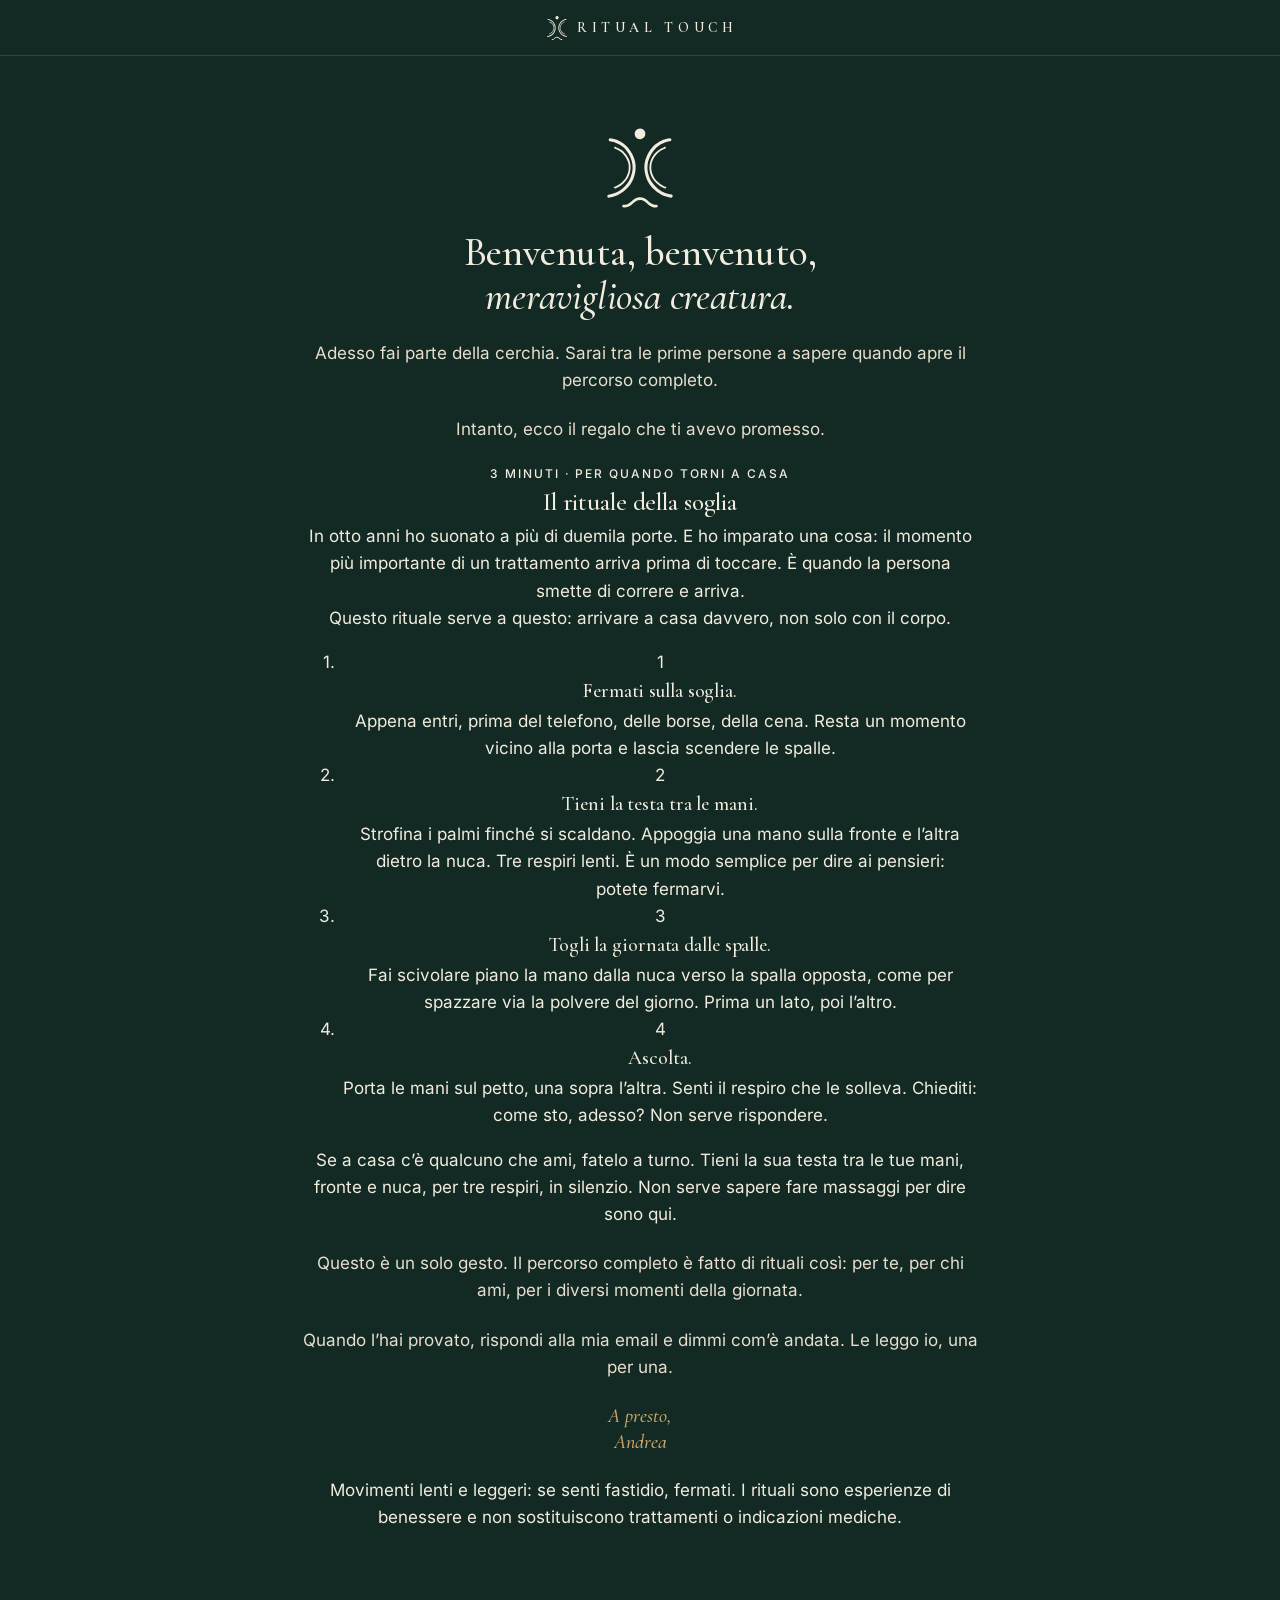
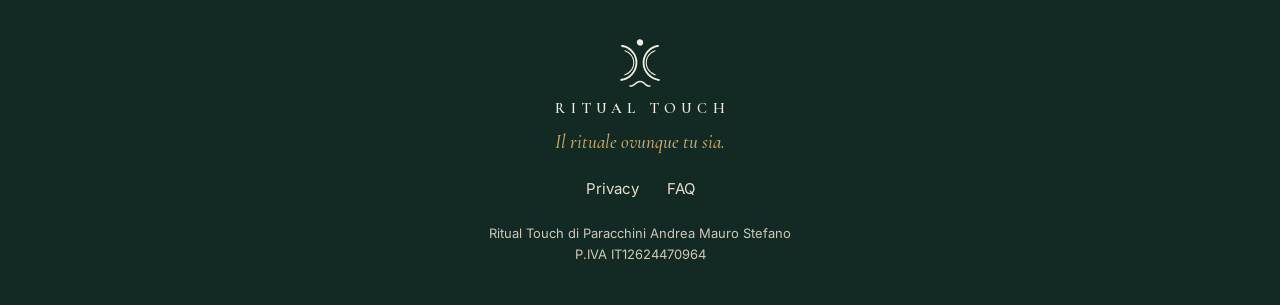
==== benvenuto/index.html @ 037db58d "Nuova pagina benvenuto con il rituale della soglia" ====
<!doctype html>
<html lang="it">
<head>
  <meta charset="utf-8">
  <meta name="viewport" content="width=device-width, initial-scale=1, viewport-fit=cover">
  <meta name="format-detection" content="telephone=no">
  <title>Benvenuta, benvenuto — Ritual Touch</title>
  <meta name="description" content="Benvenuta, benvenuto nella cerchia delle Meravigliose Creature di Ritual Touch.">
  <meta name="robots" content="noindex">
  <meta name="theme-color" content="#132A24">
  <link rel="icon" href="../favicon.ico" sizes="32x32">
  <link rel="icon" href="../favicon.svg" type="image/svg+xml">
  <link rel="apple-touch-icon" href="../apple-touch-icon.png">
  <link rel="preload" href="../assets/fonts/cormorant-garamond-500-latin.woff2" as="font" type="font/woff2" crossorigin>
  <link rel="preload" href="../assets/fonts/cormorant-garamond-600-latin.woff2" as="font" type="font/woff2" crossorigin>
  <link rel="preload" href="../assets/fonts/inter-regular-latin.woff2" as="font" type="font/woff2" crossorigin>
  <link rel="stylesheet" href="../assets/css/style.css">
</head>
<body>
<header class="barra">
  <a class="barra__logo" href="/">
    <img src="../assets/img/simbolo-avorio.svg" alt="" width="20" height="24">
    <span class="barra__scritta">Ritual Touch</span>
  </a>
</header>

<main class="grazie benvenuto scuro">
  <img class="grazie__simbolo grazie__simbolo--respiro" src="../assets/img/simbolo-avorio.svg" alt="" width="66" height="80">
  <h1>Benvenuta, benvenuto,<br><em>meravigliosa creatura.</em></h1>
  <p class="grazie__testo">Adesso fai parte della cerchia. Sarai tra le prime persone a sapere quando apre il percorso completo.</p>
  <p class="grazie__testo">Intanto, ecco il regalo che ti avevo promesso.</p>

  <article class="regalo" aria-labelledby="titolo-regalo">
    <p class="etichetta regalo__etichetta">3 minuti · per quando torni a casa</p>
    <h2 id="titolo-regalo" class="regalo__titolo">Il rituale della soglia</h2>
    <p>In otto anni ho suonato a più di duemila porte. E ho imparato una cosa: il momento più importante di un trattamento arriva prima di toccare. È quando la persona smette di correre e arriva.</p>
    <p>Questo rituale serve a questo: arrivare a casa davvero, non solo con il corpo.</p>
    <ol class="regalo__passi">
      <li><span class="regalo__numero" aria-hidden="true">1</span><div><h3>Fermati sulla soglia.</h3><p>Appena entri, prima del telefono, delle borse, della cena. Resta un momento vicino alla porta e lascia scendere le spalle.</p></div></li>
      <li><span class="regalo__numero" aria-hidden="true">2</span><div><h3>Tieni la testa tra le mani.</h3><p>Strofina i palmi finché si scaldano. Appoggia una mano sulla fronte e l’altra dietro la nuca. Tre respiri lenti. È un modo semplice per dire ai pensieri: potete fermarvi.</p></div></li>
      <li><span class="regalo__numero" aria-hidden="true">3</span><div><h3>Togli la giornata dalle spalle.</h3><p>Fai scivolare piano la mano dalla nuca verso la spalla opposta, come per spazzare via la polvere del giorno. Prima un lato, poi l’altro.</p></div></li>
      <li><span class="regalo__numero" aria-hidden="true">4</span><div><h3>Ascolta.</h3><p>Porta le mani sul petto, una sopra l’altra. Senti il respiro che le solleva. Chiediti: come sto, adesso? Non serve rispondere.</p></div></li>
    </ol>
    <div class="regalo__coppia">
      <p>Se a casa c’è qualcuno che ami, fatelo a turno. Tieni la sua testa tra le tue mani, fronte e nuca, per tre respiri, in silenzio. Non serve sapere fare massaggi per dire <em>sono qui</em>.</p>
    </div>
  </article>

  <p class="grazie__testo">Questo è un solo gesto. Il percorso completo è fatto di rituali così: per te, per chi ami, per i diversi momenti della giornata.</p>
  <p class="grazie__testo">Quando l’hai provato, rispondi alla mia email e dimmi com’è andata. Le leggo io, una per una.</p>
  <p class="grazie__firma">A presto,<br>Andrea</p>
  <p class="regalo__avvertenza">Movimenti lenti e leggeri: se senti fastidio, fermati. I rituali sono esperienze di benessere e non sostituiscono trattamenti o indicazioni mediche.</p>
</main>

<footer class="pie">
  <img class="pie__simbolo" src="../assets/img/simbolo-avorio.svg" alt="" width="40" height="48" loading="lazy" decoding="async">
  <p class="pie__marchio">Ritual Touch</p>
  <p class="pie__payoff">Il rituale ovunque tu sia.</p>
  <nav class="pie__link" aria-label="Pagine di servizio">
    <a href="/privacy/">Privacy</a>
    <a href="/faq/">FAQ</a>
  </nav>
  <p class="pie__legale">Ritual Touch di Paracchini Andrea Mauro Stefano<br><span>P.IVA IT12624470964</span></p>
</footer>
</body>
</html>
---- assets/css/style.css ----
/* =========================================================
   RITUAL TOUCH — stile del sito
   Colori e misure principali sono in :root, qui sotto.
   Telefono prima di tutto; da 900 px in su la versione per computer.
   ========================================================= */

/* ---------- Caratteri (ospitati sul sito, nessuna richiesta esterna) ---------- */
@font-face {
  font-family: "Cormorant Garamond";
  src: url("../fonts/cormorant-garamond-500-latin.woff2") format("woff2");
  font-weight: 500;
  font-style: normal;
  font-display: swap;
}
@font-face {
  font-family: "Cormorant Garamond";
  src: url("../fonts/cormorant-garamond-500-italic-latin.woff2") format("woff2");
  font-weight: 500;
  font-style: italic;
  font-display: swap;
}
@font-face {
  font-family: "Cormorant Garamond";
  src: url("../fonts/cormorant-garamond-600-latin.woff2") format("woff2");
  font-weight: 600;
  font-style: normal;
  font-display: swap;
}
@font-face {
  font-family: "Inter";
  src: url("../fonts/inter-regular-latin.woff2") format("woff2");
  font-weight: 400;
  font-style: normal;
  font-display: swap;
}
@font-face {
  font-family: "Inter";
  src: url("../fonts/inter-medium-latin.woff2") format("woff2");
  font-weight: 500;
  font-style: normal;
  font-display: swap;
}

/* Caratteri di ripiego con misure simili: evitano salti mentre i caratteri si caricano */
@font-face {
  font-family: "Cormorant Ripiego";
  src: local("Times New Roman"), local("TimesNewRomanPSMT"), local("Liberation Serif"), local("Tinos");
  size-adjust: 97.97%;
  ascent-override: 94.32%;
  descent-override: 29.3%;
  line-gap-override: 0%;
}
@font-face {
  font-family: "Inter Ripiego";
  src: local("Arial"), local("ArialMT"), local("Helvetica Neue"), local("Helvetica"), local("Liberation Sans"), local("Arimo");
  size-adjust: 106.34%;
  ascent-override: 91.1%;
  descent-override: 22.68%;
  line-gap-override: 0%;
}

/* ---------- Colori e misure ---------- */
:root {
  --verde: #132a24;            /* fondo scuro principale, testo su fondi chiari */
  --verde-2: #203b31;          /* fondo della sezione Chi sono */
  --verde-player: #0c1d18;     /* fondo del riquadro video */
  --avorio: #f2ecdf;           /* fondo chiaro principale, testo su fondi scuri */
  --beige: #e7dece;            /* riquadri su fondo chiaro, testo attenuato su scuro */
  --oro: #c9a66b;              /* pulsanti principali, linee sottili, accenti */
  --oro-etichetta: #6e5527;    /* etichette maiuscole su fondo chiaro */
  --testo-2-chiaro: #2e3d37;   /* testo secondario su fondo chiaro */
  --testo-3-chiaro: #4a5a52;   /* note piccole su fondo chiaro */
  --testo-2-scuro: #d9d2c3;    /* testo secondario su fondo scuro */
  --testo-3-scuro: #cfc8b8;    /* note piccole su fondo scuro */
  --segnaposto-foto: #2c2a21;  /* fondo delle foto non ancora disponibili */
  --errore: #f3b7a6;           /* messaggi di errore del modulo (fondo scuro) */
  --da-completare: #f4e3b8;    /* parti da completare nella privacy */

  --font-titoli: "Cormorant Garamond", "Cormorant Ripiego", Georgia, serif;
  --font-testo: "Inter", "Inter Ripiego", system-ui, sans-serif;

  --barra: 56px;
  --sicura-alto: env(safe-area-inset-top, 0px);
  --sicura-basso: env(safe-area-inset-bottom, 0px);
  --colonna: 680px;

  color-scheme: only light; /* evita che i browser scuriscano il sito da soli */
}

/* ---------- Temi ---------- */
.scuro {
  --focus: var(--oro);
  background-color: var(--verde);
  color: var(--avorio);
}
.scuro-2 {
  --focus: var(--oro);
  background-color: var(--verde-2);
  color: var(--avorio);
}
.chiaro {
  --focus: var(--verde); /* il contorno oro su fondo chiaro si vedrebbe poco */
  background-color: var(--avorio);
  color: var(--verde);
}

/* ---------- Base ---------- */
*,
*::before,
*::after {
  box-sizing: border-box;
}
html {
  -webkit-text-size-adjust: 100%;
  text-size-adjust: 100%;
  scroll-padding-top: calc(var(--barra) + var(--sicura-alto));
}
@media (prefers-reduced-motion: no-preference) {
  html {
    scroll-behavior: smooth;
  }
}
body {
  margin: 0;
  padding-top: calc(var(--barra) + var(--sicura-alto));
  background-color: var(--verde);
  color: var(--avorio);
  font-family: var(--font-testo);
  font-size: 17px;
  line-height: 1.6;
  font-synthesis: none;
  text-rendering: optimizeLegibility;
  -webkit-font-smoothing: antialiased;
  -moz-osx-font-smoothing: grayscale;
}
body.pagina-chiara {
  background-color: var(--avorio);
}
[hidden] {
  display: none !important;
}
h1,
h2,
h3,
h4,
p,
ul,
figure,
blockquote {
  margin: 0;
}
ul {
  padding: 0;
  list-style: none;
}
h1,
h2,
h3,
h4 {
  font-family: var(--font-titoli);
  font-weight: 500;
  letter-spacing: -0.005em;
  text-wrap: balance;
}
p {
  text-wrap: pretty;
}
img,
svg {
  display: block;
  max-width: 100%;
}
a {
  color: inherit;
  text-decoration-thickness: 1px;
  text-underline-offset: 0.2em;
}
a,
button,
input,
label {
  -webkit-tap-highlight-color: rgba(201, 166, 107, 0.2);
}
:focus-visible {
  outline: 2px solid var(--focus, var(--oro));
  outline-offset: 3px;
  border-radius: 2px;
}
[tabindex="-1"]:focus {
  outline: none;
}
::selection {
  background: var(--oro);
  color: var(--verde);
}
.etichetta {
  font-family: var(--font-testo);
  font-size: 12px;
  font-weight: 500;
  line-height: 1.4;
  text-transform: uppercase;
  letter-spacing: 0.16em;
}
.corsivo {
  font-family: var(--font-titoli);
  font-style: italic;
  font-weight: 500;
}

/* ---------- Pulsanti ---------- */
.pulsante {
  display: inline-flex;
  align-items: center;
  justify-content: center;
  min-height: 52px;
  padding: 0 28px;
  border: 0;
  border-radius: 999px;
  font-family: var(--font-testo);
  font-size: 17px;
  font-weight: 500;
  line-height: 1.2;
  text-align: center;
  text-decoration: none;
  cursor: pointer;
}
.pulsante--oro {
  background-color: var(--oro);
  color: var(--verde);
}
.pulsante--contorno {
  min-height: 52px;
  border: 1px solid var(--verde);
  background-color: transparent;
  color: var(--verde);
  font-size: 16px;
}
@media (hover: hover) {
  .pulsante--oro:hover {
    background-color: #d4b47e;
  }
  .pulsante--contorno:hover {
    background-color: rgba(19, 42, 36, 0.06);
  }
}
.pulsante[disabled] {
  opacity: 0.55;
  cursor: not-allowed;
}

/* ---------- Barra superiore (fissa) ---------- */
.barra {
  position: fixed;
  top: 0;
  left: 0;
  right: 0;
  z-index: 40;
  display: grid;
  grid-template-columns: 1fr auto 1fr;
  align-items: center;
  height: calc(var(--barra) + var(--sicura-alto));
  padding: var(--sicura-alto) max(16px, env(safe-area-inset-right)) 0 max(16px, env(safe-area-inset-left));
  background-color: var(--verde);
  border-bottom: 1px solid rgba(201, 166, 107, 0.2);
  color: var(--avorio);
  --focus: var(--oro);
}
.barra__logo {
  grid-column: 2;
  display: inline-flex;
  align-items: center;
  gap: 10px;
  min-height: 44px;
  padding: 0 4px;
  color: var(--avorio);
  text-decoration: none;
}
.barra__logo img {
  width: 20px;
  height: 24px;
}
.barra__scritta,
.pie__marchio {
  font-family: var(--font-titoli);
  font-weight: 600;
  line-height: 1;
  text-transform: uppercase;
  letter-spacing: 0.34em;
  margin-right: -0.34em; /* la spaziatura non sposta il centro della scritta */
}
.barra__scritta {
  font-size: 14px;
}
.barra__indietro {
  grid-column: 1;
  justify-self: start;
  display: inline-flex;
  align-items: center;
  min-height: 44px;
  padding-right: 8px;
  font-size: 14px;
  color: var(--avorio);
  text-decoration: none;
}
.barra__cta {
  display: none;
}

/* ---------- 1. Arrivo ---------- */
.arrivo {
  padding: 24px 24px 32px;
}
.arrivo__griglia {
  display: grid;
  justify-items: center;
  gap: 18px;
  text-align: center;
}
.arrivo__etichetta {
  display: none;
}
.arrivo__titolo {
  font-size: min(38px, 10vw);
  line-height: 1.1;
  color: var(--avorio);
}
.arrivo__titolo em {
  display: block;
  font-style: italic;
  color: var(--oro);
}
.arrivo__frase {
  font-family: var(--font-titoli);
  font-style: italic;
  font-weight: 500;
  font-size: min(23px, 6.1vw);
  line-height: 1.3;
  color: var(--beige);
}

/* Finché manca il video: al posto di «Prima di premere play» un invito alla cerchia */
.arrivo__attesa {
  display: none;
}
.senza-video .arrivo__frase {
  display: none;
}
.senza-video .arrivo__attesa {
  display: grid;
  justify-items: center;
  gap: 14px;
}
.arrivo__attesa p {
  font-family: var(--font-titoli);
  font-style: italic;
  font-weight: 500;
  font-size: min(21px, 5.6vw);
  line-height: 1.3;
  color: var(--beige);
}
.arrivo__attesa .pulsante {
  padding: 0 32px;
}

/* Riquadro video 4:5. Su telefono si riduce se serve, così titolo, video e frase
   stanno insieme nella prima schermata anche sui telefoni più bassi. */
.video {
  --spazio-fuori-video: 238px;
  position: relative;
  width: min(100%, max(200px, calc((100vh - var(--spazio-fuori-video)) * 0.8)));
  aspect-ratio: 4 / 5;
  overflow: hidden;
  border-radius: 20px;
  background-color: var(--verde-player);
  isolation: isolate;
}
@supports (height: 100svh) {
  .video {
    width: min(100%, max(200px, calc((100svh - var(--spazio-fuori-video)) * 0.8)));
  }
}
.senza-video .video {
  --spazio-fuori-video: 306px; /* sotto il video ci sono anche frase e pulsante */
}
.video__copertina {
  position: absolute;
  inset: 0;
  width: 100%;
  height: 100%;
  object-fit: cover;
  object-position: 50% 18%;
}
.video::after {
  content: "";
  position: absolute;
  left: 0;
  right: 0;
  bottom: 0;
  z-index: 1;
  height: 170px;
  background: linear-gradient(rgba(12, 29, 24, 0), rgba(12, 29, 24, 0.92));
  pointer-events: none;
}
.video__testi {
  position: absolute;
  left: 20px;
  right: 20px;
  bottom: 18px;
  z-index: 2;
  display: grid;
  gap: 4px;
  text-align: left;
}
.video__etichetta {
  color: var(--oro);
}
.video__titolo {
  font-family: var(--font-titoli);
  font-weight: 500;
  font-size: 25px;
  line-height: 1.15;
  color: var(--avorio);
}
.video__play {
  position: absolute;
  inset: 0;
  z-index: 3;
  width: 100%;
  margin: 0;
  padding: 0;
  border: 0;
  border-radius: inherit;
  background: transparent;
  cursor: pointer;
  -webkit-appearance: none;
  appearance: none;
}
.video__play:focus-visible {
  outline-offset: -6px;
  border-radius: 16px;
}
.video__anello {
  position: absolute;
  left: 50%;
  top: 46%;
  width: 84px;
  height: 84px;
  transform: translate(-50%, -50%);
}
.video__anello::before {
  content: "";
  position: absolute;
  inset: 0;
  border: 1.5px solid var(--avorio);
  border-radius: 50%;
  opacity: 0.55;
}
.video__disco {
  position: absolute;
  inset: 12px;
  display: grid;
  place-items: center;
  border-radius: 50%;
  background-color: var(--avorio);
}
.video__disco svg {
  width: 20px;
  height: 22px;
  margin-left: 4px;
}
@media (prefers-reduced-motion: no-preference) {
  .video__anello::before {
    animation: respiro-anello 7s ease-in-out infinite;
  }
}
@keyframes respiro-anello {
  0%,
  100% {
    transform: scale(1);
    opacity: 0.55;
  }
  50% {
    transform: scale(1.22);
    opacity: 0;
  }
}
.video__iframe {
  position: absolute;
  inset: 0;
  z-index: 4;
  width: 100%;
  height: 100%;
  border: 0;
  background-color: var(--verde-player);
}

/* ---------- 2. Resta ancora un momento ---------- */
.resta {
  padding: 64px 28px;
}
.resta__colonna {
  display: grid;
  gap: 22px;
  max-width: var(--colonna);
  margin: 0 auto;
  text-align: center;
}
.linea-oro {
  display: block;
  width: 36px;
  height: 1px;
  margin: 0 auto;
  background-color: var(--oro);
}
.resta h2 {
  font-size: 36px;
  line-height: 1.08;
}
.resta__domanda {
  font-family: var(--font-titoli);
  font-style: italic;
  font-weight: 500;
  font-size: 22px;
  line-height: 1.3;
  color: var(--testo-2-chiaro);
}
.resta__testo {
  font-size: 17px;
  line-height: 1.6;
  color: var(--testo-2-chiaro);
}
.cerchia {
  display: grid;
  gap: 16px;
  padding: 26px 22px;
  border-radius: 20px;
  background-color: var(--beige);
  text-align: left;
}
.cerchia .etichetta {
  color: var(--oro-etichetta);
}
.cerchia h3 {
  font-weight: 600;
  font-size: 30px;
  line-height: 1.1;
}
.cerchia__testo {
  font-size: 16px;
  line-height: 1.55;
  color: var(--testo-2-chiaro);
}
.vantaggi {
  display: grid;
  gap: 14px;
}
.vantaggio {
  padding-left: 14px;
  border-left: 2px solid var(--oro);
}
.vantaggio h4 {
  font-weight: 600;
  font-size: 22px;
  line-height: 1.2;
}
.vantaggio p {
  margin-top: 2px;
  font-size: 16px;
  line-height: 1.5;
  color: var(--testo-2-chiaro);
}

/* ---------- 3. Iscrizione ---------- */
.iscrizione {
  padding: 56px 24px 40px;
}
.iscrizione__colonna {
  display: grid;
  gap: 20px;
  max-width: var(--colonna);
  margin: 0 auto;
}
/* Sempre su una riga: 30 px, che scendono quanto basta sui telefoni più stretti */
.iscrizione h2 {
  font-size: min(30px, calc((100vw - 48px) / 10.8));
  line-height: 1.1;
  white-space: nowrap;
}
.iscrizione__sotto {
  font-size: 16px;
  line-height: 1.55;
  color: var(--testo-2-scuro);
}
.modulo {
  display: grid;
  gap: 14px;
}
.campo {
  display: grid;
  gap: 8px;
}
.campo label {
  font-size: 15px;
  font-weight: 500;
  line-height: 1.3;
}
.facoltativo {
  font-weight: 400;
  color: var(--testo-3-scuro);
}
.campo input {
  width: 100%;
  height: 54px;
  padding: 0 16px;
  border: 0;
  border-radius: 14px;
  background-color: var(--avorio);
  color: var(--verde);
  font-family: var(--font-testo);
  font-size: 17px;
  -webkit-appearance: none;
  appearance: none;
}
.campo input:focus-visible {
  outline-offset: 2px;
}
.campo input[aria-invalid="true"] {
  box-shadow: inset 0 0 0 2px var(--errore);
}
/* Il riempimento automatico del browser resta nei colori del sito */
.campo input:-webkit-autofill {
  -webkit-text-fill-color: var(--verde);
  box-shadow: inset 0 0 0 40px var(--avorio);
}
.campo__aiuto {
  font-size: 14px;
  line-height: 1.5;
  color: var(--testo-3-scuro);
}
.errore {
  font-size: 15px;
  line-height: 1.4;
  color: var(--errore);
}
.consenso {
  display: grid;
  grid-template-columns: 24px 1fr;
  column-gap: 12px;
  align-items: start;
  margin-top: 4px;
}
.consenso input {
  display: grid;
  place-content: center;
  width: 24px;
  height: 24px;
  margin: 1px 0 0;
  border: 1.5px solid var(--oro);
  border-radius: 6px;
  background-color: transparent;
  cursor: pointer;
  -webkit-appearance: none;
  appearance: none;
}
.consenso input:checked {
  background-color: var(--oro);
}
.consenso input:checked::after {
  content: "";
  width: 12px;
  height: 7px;
  border-left: 2px solid var(--verde);
  border-bottom: 2px solid var(--verde);
  transform: translateY(-1px) rotate(-45deg);
}
.consenso input[aria-invalid="true"] {
  border: 2px solid var(--errore);
}
.consenso label {
  font-size: 16px;
  line-height: 1.5;
  color: var(--avorio);
  cursor: pointer;
}
.consenso label a {
  color: var(--oro);
}
.consenso__nota,
.consenso .errore {
  grid-column: 2;
  margin-top: 4px;
}
.consenso__nota {
  font-size: 14px;
  line-height: 1.5;
  color: var(--testo-3-scuro);
}
.modulo .pulsante {
  width: 100%;
  height: 58px;
  margin-top: 6px;
}
.modulo__stato {
  font-size: 15px;
  text-align: center;
  color: var(--testo-2-scuro);
}
.firma {
  display: flex;
  align-items: center;
  gap: 12px;
  padding-top: 16px;
  border-top: 1px solid rgba(201, 166, 107, 0.25);
}
.firma img {
  flex: none;
  width: 44px;
  height: 44px;
  border-radius: 50%;
  object-fit: cover;
  object-position: 55% 25%;
}
.firma p {
  font-size: 15px;
  line-height: 1.45;
  color: var(--testo-2-scuro);
}

/* ---------- 4. Per te / Con chi ami ---------- */
.rituali {
  padding-bottom: 64px;
}
/* Finché la foto non c'è: una fascia chiara con la frase al centro.
   Con la foto (FOTO_SCATTO_01 in config.js): foto alta 360 px e frase in basso a sinistra. */
.foto-grande {
  position: relative;
  display: grid;
  place-items: center;
  padding: 52px 24px;
  overflow: hidden;
  background-color: var(--beige);
}
.foto-grande__frase {
  font-family: var(--font-titoli);
  font-style: italic;
  font-weight: 500;
  font-size: 30px;
  line-height: 1.15;
  text-align: center;
  color: var(--verde);
}
.con-foto-01 .foto-grande {
  display: block;
  height: 360px;
  padding: 0;
  background-color: var(--segnaposto-foto);
}
.con-foto-01 .foto-grande__frase {
  position: absolute;
  left: 24px;
  right: 24px;
  bottom: 22px;
  z-index: 1;
  text-align: left;
  color: var(--avorio);
}
.foto-grande img {
  width: 100%;
  height: 100%;
  object-fit: cover;
}
.foto-grande--con-foto::after {
  content: "";
  position: absolute;
  left: 0;
  right: 0;
  bottom: 0;
  height: 55%;
  background: linear-gradient(rgba(19, 42, 36, 0), rgba(19, 42, 36, 0.55));
}
.rituali__colonna {
  max-width: calc(var(--colonna) + 48px);
  margin: 0 auto;
  padding: 40px 24px 0;
}
.rituali h2 {
  font-size: 32px;
  line-height: 1.1;
}
.rituali__testo {
  margin-top: 18px;
  font-size: 17px;
  line-height: 1.6;
  color: var(--testo-2-chiaro);
}
.modi {
  margin-top: 24px;
}
.modo {
  display: flex;
  align-items: center;
  gap: 16px;
  padding: 20px 0;
}
.modo + .modo {
  border-top: 1px solid rgba(19, 42, 36, 0.12);
}
.modo__foto {
  flex: none;
  width: 88px;
  height: 88px;
  border-radius: 14px;
  object-fit: cover;
}
.modo h3 {
  font-weight: 600;
  font-size: 25px;
  line-height: 1.15;
}
.modo p {
  margin-top: 4px;
  font-size: 16px;
  line-height: 1.5;
  color: var(--testo-2-chiaro);
}

/* ---------- 5. Chi sono ---------- */
.andrea {
  padding-bottom: 64px;
}
.andrea__griglia {
  display: grid;
  grid-template-areas:
    "foto"
    "testo";
}
.andrea__foto {
  grid-area: foto;
  position: relative;
  height: 380px;
  overflow: hidden;
}
.andrea__foto img {
  width: 100%;
  height: 100%;
  object-fit: cover;
  object-position: 55% 25%;
}
.andrea__foto::after {
  content: "";
  position: absolute;
  left: 0;
  right: 0;
  bottom: 0;
  height: 140px;
  background: linear-gradient(rgba(32, 59, 49, 0), var(--verde-2));
}
.andrea__titolo {
  grid-area: foto;
  align-self: end;
  z-index: 1;
  padding: 0 24px 4px;
  font-size: 40px;
  line-height: 1.05;
  color: var(--avorio);
}
.andrea__testo {
  grid-area: testo;
  display: grid;
  gap: 16px;
  padding: 16px 24px 0;
}
.andrea__testo > p {
  font-size: 17px;
  line-height: 1.6;
  color: var(--beige);
}
.andrea__instagram {
  justify-self: start;
  padding: 6px 0;
  font-size: 16px;
  color: var(--oro);
  text-decoration-color: var(--oro);
}
.messaggi {
  display: grid;
  gap: 18px;
  margin-top: 12px;
  padding-top: 24px;
  border-top: 1px solid rgba(201, 166, 107, 0.3);
}
.messaggi .etichetta {
  color: var(--oro);
}
.messaggi__principale {
  font-family: var(--font-titoli);
  font-style: italic;
  font-weight: 500;
  font-size: 26px;
  line-height: 1.22;
  color: var(--avorio);
}
.messaggi__coppia {
  display: grid;
  grid-template-columns: 1fr 1fr;
  gap: 20px;
}
.messaggi__coppia blockquote {
  font-size: 16px;
  line-height: 1.5;
  color: var(--beige);
}

/* ---------- 6. Chiusura, domande frequenti e contatto ---------- */
.chiusura {
  padding: 64px 0 40px;
}
.chiusura__blocco {
  display: grid;
  justify-items: center;
  gap: 26px;
  max-width: calc(var(--colonna) + 56px);
  margin: 0 auto;
  padding: 0 28px;
  text-align: center;
}
.chiusura__simbolo {
  width: 30px;
  height: 36px;
}
.chiusura__frase {
  font-family: var(--font-titoli);
  font-style: italic;
  font-weight: 500;
  font-size: 36px;
  line-height: 1.12;
  color: var(--verde);
}
.chiusura__nota {
  font-size: 14px;
  line-height: 1.5;
  color: var(--testo-3-chiaro);
}
.faq {
  max-width: calc(var(--colonna) + 48px);
  margin: 0 auto;
  padding: 64px 24px 0;
}
.faq .etichetta,
.pagina .etichetta {
  color: var(--oro-etichetta);
}
.faq h2 {
  margin-top: 12px;
  font-size: 32px;
  line-height: 1.1;
}
.domande {
  margin-top: 24px;
  border-top: 1px solid rgba(19, 42, 36, 0.15);
}
.domanda {
  border-bottom: 1px solid rgba(19, 42, 36, 0.15);
}
.domanda__pulsante {
  display: flex;
  align-items: center;
  justify-content: space-between;
  gap: 16px;
  width: 100%;
  margin: 0;
  padding: 18px 0;
  border: 0;
  background: none;
  color: var(--verde);
  font-family: var(--font-titoli);
  font-size: 21px;
  font-weight: 600;
  line-height: 1.25;
  letter-spacing: -0.005em;
  text-align: left;
  cursor: pointer;
}
.domanda__segno {
  flex: none;
  width: 24px;
  font-family: var(--font-testo);
  font-size: 24px;
  font-weight: 400;
  line-height: 1;
  text-align: center;
}
.risposta {
  padding: 0 24px 20px 0;
  font-size: 16px;
  line-height: 1.65;
  color: var(--testo-2-chiaro);
}
.contatto {
  max-width: calc(var(--colonna) + 48px);
  margin: 0 auto;
  padding: 28px 24px 0;
}
.contatto__box {
  display: grid;
  gap: 10px;
  padding: 24px 22px;
  border-radius: 20px;
  background-color: var(--beige);
}
.contatto__titolo {
  font-weight: 600;
  font-size: 25px;
  line-height: 1.15;
}
.contatto__testo {
  font-size: 16px;
  line-height: 1.5;
  color: var(--testo-2-chiaro);
}
.contatto__box .pulsante {
  width: 100%;
  margin-top: 8px;
}
.contatto__indirizzo {
  font-size: 14px;
  text-align: center;
  color: var(--testo-3-chiaro);
}
/* Invito finale all'iscrizione: solo su computer (su telefono c'è il pulsante fisso) */
.invito-finale {
  display: none;
}

/* ---------- Footer ---------- */
.pie {
  display: grid;
  justify-items: center;
  gap: 14px;
  padding: 36px 24px 104px;
  background-color: var(--verde);
  color: var(--avorio);
  text-align: center;
  --focus: var(--oro);
}
.pie__simbolo {
  width: 40px;
  height: 48px;
}
.pie__marchio {
  font-size: 15px;
}
.pie__payoff {
  font-family: var(--font-titoli);
  font-style: italic;
  font-weight: 500;
  font-size: 19px;
  line-height: 1.3;
  color: var(--oro);
}
.pie__link {
  display: flex;
  gap: 24px;
  font-size: 15px;
}
.pie__link a {
  display: inline-block;
  padding: 8px 2px;
  color: var(--beige);
  text-decoration: none;
}
@media (hover: hover) {
  .pie__link a:hover {
    text-decoration: underline;
  }
}
.pie__legale {
  font-size: 13px;
  line-height: 1.6;
  color: var(--testo-3-scuro);
}
.pie__legale span {
  white-space: nowrap;
}

/* ---------- Pulsante fisso «Voglio esserci» (sotto i 900 px) ---------- */
.cta-fissa {
  position: fixed;
  left: 16px;
  right: 16px;
  bottom: calc(18px + var(--sicura-basso));
  z-index: 30;
  display: flex;
  align-items: center;
  justify-content: center;
  height: 56px;
  border-radius: 999px;
  background-color: var(--oro);
  color: var(--verde);
  font-size: 17px;
  font-weight: 500;
  text-decoration: none;
  box-shadow: 0 10px 24px rgba(0, 0, 0, 0.25);
  opacity: 0;
  visibility: hidden;
  transform: translateY(12px);
  pointer-events: none;
  transition: opacity 0.25s ease, transform 0.25s ease, visibility 0s linear 0.25s;
}
.cta-fissa.visibile {
  opacity: 1;
  visibility: visible;
  transform: none;
  pointer-events: auto;
  transition: opacity 0.25s ease, transform 0.25s ease;
}
.cta-fissa:focus-visible {
  outline: 2px solid var(--avorio);
  outline-offset: 2px;
  box-shadow: 0 0 0 4px var(--verde), 0 10px 24px rgba(0, 0, 0, 0.25);
}
@media (prefers-reduced-motion: reduce) {
  .cta-fissa,
  .cta-fissa.visibile {
    transition: none;
  }
}

/* ---------- Dissolvenze leggere all'ingresso ---------- */
.dissolvenze [data-dissolvenza] {
  opacity: 0;
}
.dissolvenze [data-dissolvenza].visibile {
  opacity: 1;
  transition: opacity 0.9s ease;
}

/* ---------- Pagina /grazie (e pagina 404) ---------- */
.grazie {
  display: grid;
  justify-items: center;
  gap: 22px;
  max-width: calc(var(--colonna) + 56px);
  margin: 0 auto;
  padding: 72px 28px 72px;
  text-align: center;
}
.grazie__simbolo {
  width: 66px;
  height: 80px;
}
@media (prefers-reduced-motion: no-preference) {
  .grazie__simbolo--respiro {
    animation: respiro-simbolo 8s ease-in-out infinite;
  }
}
@keyframes respiro-simbolo {
  0%,
  100% {
    transform: scale(0.92);
    opacity: 0.7;
  }
  50% {
    transform: scale(1.08);
    opacity: 1;
  }
}
.grazie h1 {
  font-size: 40px;
  line-height: 1.1;
}
.grazie__testo {
  font-size: 17px;
  line-height: 1.6;
  color: var(--beige);
}
.trenta-secondi {
  display: grid;
  gap: 12px;
  width: 100%;
  padding: 24px 22px;
  border: 1px solid rgba(201, 166, 107, 0.35);
  border-radius: 20px;
}
.trenta-secondi .etichetta {
  color: var(--oro);
}
.trenta-secondi__invito {
  font-family: var(--font-titoli);
  font-style: italic;
  font-weight: 500;
  font-size: 23px;
  line-height: 1.3;
}
.grazie__firma {
  font-family: var(--font-titoli);
  font-style: italic;
  font-weight: 500;
  font-size: 20px;
  line-height: 1.3;
  color: var(--oro);
}
.grazie__torna {
  display: inline-block;
  padding: 8px 2px;
  font-size: 15px;
  color: var(--oro);
}

/* ---------- Pagine /faq e /privacy ---------- */
.pagina {
  max-width: calc(var(--colonna) + 48px);
  margin: 0 auto;
  padding: 40px 24px 64px;
}
.pagina h1 {
  margin-top: 12px;
  font-size: 38px;
  line-height: 1.1;
}
.contatto-scuro {
  display: grid;
  gap: 10px;
  margin-top: 40px;
  padding: 24px 22px;
  border-radius: 20px;
  background-color: var(--verde);
  color: var(--avorio);
  --focus: var(--oro);
}
.contatto-scuro h2 {
  font-size: 26px;
  line-height: 1.15;
}
.contatto-scuro p {
  font-size: 16px;
  line-height: 1.5;
  color: var(--testo-2-scuro);
}
.contatto-scuro .pulsante {
  width: 100%;
  margin-top: 8px;
}
.contatto-scuro .contatto-scuro__indirizzo {
  font-size: 14px;
  text-align: center;
  color: var(--testo-3-scuro);
}
.privacy {
  display: grid;
  gap: 26px;
}
.privacy h1 {
  margin-top: -14px; /* etichetta e titolo restano vicini */
}
.privacy__intro {
  font-size: 16px;
  line-height: 1.6;
  color: var(--testo-2-chiaro);
}
.privacy__data {
  margin-top: -14px;
  font-size: 14px;
  color: var(--testo-3-chiaro);
}
.in-breve {
  display: grid;
  gap: 8px;
  padding: 20px 22px;
  border-radius: 16px;
  background-color: var(--beige);
}
.in-breve h2 {
  font-weight: 600;
  font-size: 22px;
  line-height: 1.2;
}
.privacy section h2 {
  font-weight: 600;
  font-size: 24px;
  line-height: 1.2;
}
.privacy section p,
.in-breve p {
  font-size: 16px;
  line-height: 1.6;
  color: var(--testo-2-chiaro);
}
.privacy section p {
  margin-top: 10px;
}
.da-completare {
  padding: 0 0.25em;
  border-radius: 3px;
  background-color: var(--da-completare);
  color: var(--verde);
}

/* =========================================================
   COMPUTER (da 900 px in su)
   ========================================================= */
@media (min-width: 900px) {
  /* Barra: simbolo e scritta a sinistra, «Voglio esserci» a destra */
  .barra--principale {
    grid-template-columns: auto 1fr auto;
    padding-inline: max(32px, calc((100% - 1200px) / 2));
  }
  .barra--principale .barra__logo {
    grid-column: 1;
  }
  .barra__cta {
    display: inline-flex;
    grid-column: 3;
    align-items: center;
    padding: 10px 20px;
    border: 1px solid rgba(201, 166, 107, 0.6);
    border-radius: 999px;
    font-size: 15px;
    line-height: 1.2;
    color: var(--oro);
    text-decoration: none;
  }
  @media (hover: hover) {
    .barra__cta:hover {
      background-color: rgba(201, 166, 107, 0.12);
    }
  }

  /* Arrivo: due colonne uguali */
  .arrivo {
    padding: 72px 48px 88px;
  }
  .arrivo__griglia {
    grid-template-columns: 1fr 1fr;
    grid-template-rows: 1fr auto auto auto 1fr;
    grid-template-areas:
      ". video"
      "etichetta video"
      "titolo video"
      "frase video"
      ". video";
    column-gap: 96px;
    row-gap: 0;
    justify-items: start;
    align-items: center;
    max-width: 1200px;
    margin: 0 auto;
    text-align: left;
  }
  .arrivo__etichetta {
    display: block;
    grid-area: etichetta;
    margin-bottom: 20px;
    font-size: 13px;
    color: var(--oro);
  }
  .arrivo__titolo {
    grid-area: titolo;
    font-size: 68px;
    line-height: 1.04;
  }
  .arrivo__frase {
    grid-area: frase;
    margin-top: 28px;
    font-size: 22px;
  }
  .video {
    grid-area: video;
    justify-self: center;
    width: 480px;
    border-radius: 24px;
    box-shadow: 0 30px 70px rgba(0, 0, 0, 0.35);
  }
  .video__anello {
    width: 100px;
    height: 100px;
  }
  .video__disco {
    inset: 14px;
  }
  .video__titolo {
    font-size: 30px;
  }
  .video__etichetta {
    display: none;
  }

  /* Altre sezioni: colonna centrata larga al massimo 680 px */
  .resta {
    padding: 96px 48px;
  }
  .iscrizione {
    padding: 88px 48px 72px;
  }
  .contatto__box .pulsante {
    width: auto;
    justify-self: start;
  }
  .contatto__indirizzo {
    text-align: left;
  }
  .invito-finale {
    display: grid;
    justify-items: center;
    gap: 20px;
    padding: 72px 24px 0;
    text-align: center;
  }
  .invito-finale__testo {
    font-family: var(--font-titoli);
    font-style: italic;
    font-weight: 500;
    font-size: 30px;
    line-height: 1.2;
    color: var(--verde);
  }
  .invito-finale .pulsante {
    padding: 0 40px;
  }
  .pie {
    padding-bottom: 40px;
  }

  .senza-video .arrivo__attesa {
    grid-area: frase;
    justify-items: start;
    margin-top: 28px;
  }
  .arrivo__attesa p {
    font-size: 22px;
  }

  .rituali {
    padding: 96px 0 96px;
  }
  .foto-grande {
    width: min(1200px, 100% - 96px);
    margin: 0 auto;
    padding: 72px 40px;
    border-radius: 20px;
  }
  .foto-grande__frase {
    font-size: 40px;
  }
  .con-foto-01 .foto-grande {
    height: 480px;
    padding: 0;
  }
  .con-foto-01 .foto-grande__frase {
    left: 40px;
    bottom: 36px;
  }
  .rituali__colonna {
    padding-top: 56px;
  }
  .modi {
    display: grid;
    grid-template-columns: 1fr 1fr;
    gap: 32px;
  }
  .modo + .modo {
    border-top: 0;
  }

  .andrea {
    padding: 96px 48px;
  }
  .andrea__griglia {
    grid-template-columns: 440px 1fr;
    grid-template-rows: 1fr auto auto 1fr;
    grid-template-areas:
      "foto ."
      "foto titolo"
      "foto testo"
      "foto .";
    column-gap: 64px;
    max-width: 1104px;
    margin: 0 auto;
  }
  .andrea__foto {
    height: 520px;
    border-radius: 20px;
  }
  .andrea__foto::after {
    display: none;
  }
  .andrea__titolo {
    grid-area: titolo;
    padding: 0;
  }
  .andrea__testo {
    padding: 20px 0 0;
  }

  .chiusura {
    padding: 96px 0 72px;
  }
  .faq {
    padding-top: 80px;
  }

  .pagina {
    padding-top: 72px;
  }
  .contatto-scuro .pulsante {
    width: auto;
    justify-self: start;
  }
  .contatto-scuro .contatto-scuro__indirizzo {
    text-align: left;
  }

  .cta-fissa {
    display: none;
  }
}
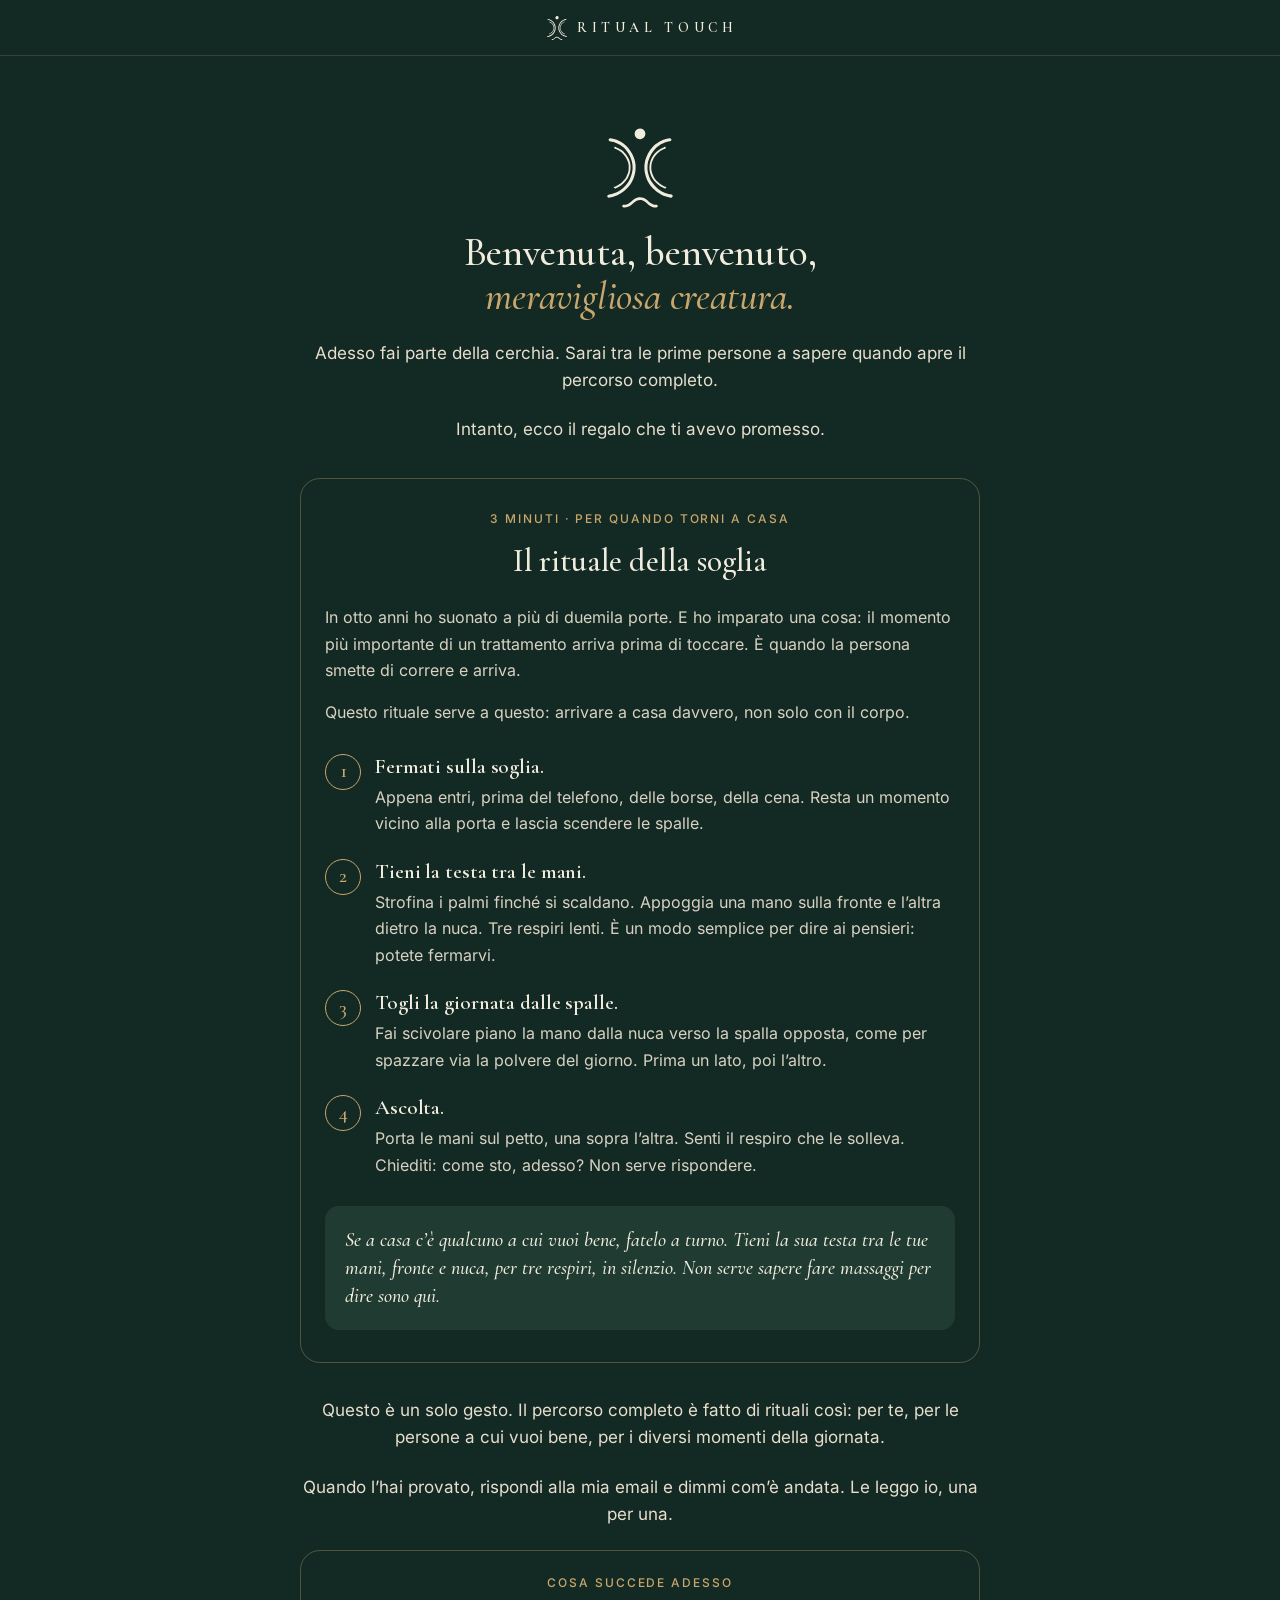
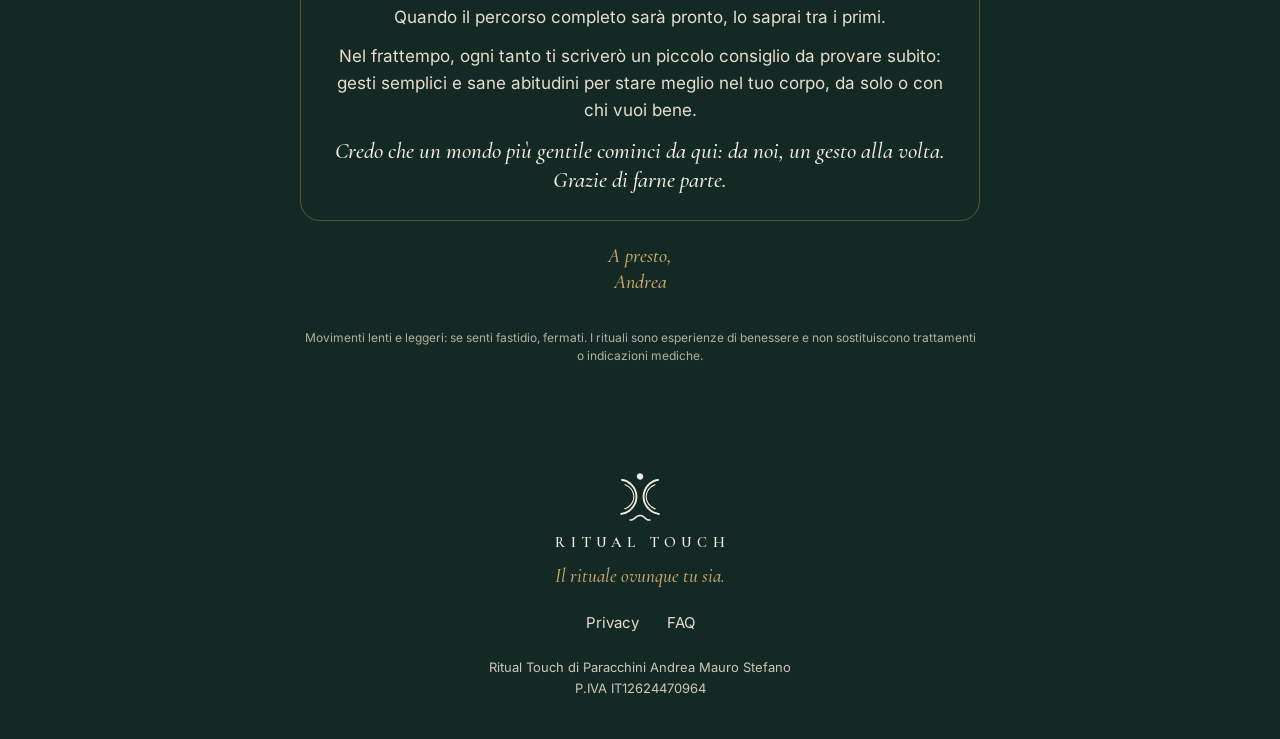
==== commit 63e84d93: "Pagina benvenuto: «Cosa succede adesso» e «vuoi bene»" ====
--- a/benvenuto/index.html
+++ b/benvenuto/index.html
@@ -42,12 +42,18 @@
       <li><span class="regalo__numero" aria-hidden="true">4</span><div><h3>Ascolta.</h3><p>Porta le mani sul petto, una sopra l’altra. Senti il respiro che le solleva. Chiediti: come sto, adesso? Non serve rispondere.</p></div></li>
     </ol>
     <div class="regalo__coppia">
-      <p>Se a casa c’è qualcuno che ami, fatelo a turno. Tieni la sua testa tra le tue mani, fronte e nuca, per tre respiri, in silenzio. Non serve sapere fare massaggi per dire <em>sono qui</em>.</p>
+      <p>Se a casa c’è qualcuno a cui vuoi bene, fatelo a turno. Tieni la sua testa tra le tue mani, fronte e nuca, per tre respiri, in silenzio. Non serve sapere fare massaggi per dire <em>sono qui</em>.</p>
     </div>
   </article>
 
-  <p class="grazie__testo">Questo è un solo gesto. Il percorso completo è fatto di rituali così: per te, per chi ami, per i diversi momenti della giornata.</p>
+  <p class="grazie__testo">Questo è un solo gesto. Il percorso completo è fatto di rituali così: per te, per le persone a cui vuoi bene, per i diversi momenti della giornata.</p>
   <p class="grazie__testo">Quando l’hai provato, rispondi alla mia email e dimmi com’è andata. Le leggo io, una per una.</p>
+  <div class="trenta-secondi">
+    <p class="etichetta">Cosa succede adesso</p>
+    <p class="grazie__testo">Quando il percorso completo sarà pronto, lo saprai tra i primi.</p>
+    <p class="grazie__testo">Nel frattempo, ogni tanto ti scriverò un piccolo consiglio da provare subito: gesti semplici e sane abitudini per stare meglio nel tuo corpo, da solo o con chi vuoi bene.</p>
+    <p class="trenta-secondi__invito">Credo che un mondo più gentile cominci da qui: da noi, un gesto alla volta. Grazie di farne parte.</p>
+  </div>
   <p class="grazie__firma">A presto,<br>Andrea</p>
   <p class="regalo__avvertenza">Movimenti lenti e leggeri: se senti fastidio, fermati. I rituali sono esperienze di benessere e non sostituiscono trattamenti o indicazioni mediche.</p>
 </main>
--- a/assets/css/style.css
+++ b/assets/css/style.css
@@ -307,80 +307,145 @@
 }
 
 /* ---------- 1. Arrivo ---------- */
+/* Su telefono titolo, frase e video stanno al centro dello spazio sotto la barra */
 .arrivo {
-  padding: 24px 24px 32px;
-}
+  display: flex;
+  flex-direction: column;
+  min-height: calc(100vh - var(--barra) - var(--sicura-alto));
+  padding: 24px 20px 32px;
+}
+@supports (height: 100svh) {
+  .arrivo {
+    min-height: calc(100svh - var(--barra) - var(--sicura-alto));
+  }
+}
+/* Telefono: titolo, frase, video e invito a proseguire formano un solo blocco
+   al centro dello schermo, con spazi regolari. */
 .arrivo__griglia {
-  display: grid;
-  justify-items: center;
-  gap: 18px;
+  flex: 1;
+  display: flex;
+  flex-direction: column;
+  justify-content: center;
+  align-items: center;
+  gap: 30px;
   text-align: center;
+}
+.arrivo__media {
+  display: flex;
+  flex-direction: column;
+  align-items: center;
+  gap: 14px;
+  width: 100%;
+}
+/* Invito a proseguire, sotto il video: frase in corsivo e cerchio oro con freccia */
+.arrivo__prosegui {
+  display: inline-flex;
+  flex-direction: column;
+  align-items: center;
+  gap: 14px;
+  margin-top: 18px;
+  padding: 4px 8px;
+  color: var(--beige);
+  text-align: center;
+  text-decoration: none;
+}
+.arrivo__prosegui-testo {
+  font-family: var(--font-titoli);
+  font-style: italic;
+  font-weight: 500;
+  font-size: min(26px, 6.9vw);
+  line-height: 1.25;
+}
+.arrivo__cerchio {
+  display: grid;
+  place-items: center;
+  width: 36px;
+  height: 36px;
+  border: 1px solid rgba(201, 166, 107, 0.6);
+  border-radius: 50%;
+}
+@media (hover: hover) {
+  .arrivo__prosegui:hover .arrivo__cerchio {
+    background-color: rgba(201, 166, 107, 0.12);
+  }
+}
+.arrivo__freccia {
+  width: 9px;
+  height: 9px;
+  margin-top: -4px;
+  border-right: 1.5px solid var(--oro);
+  border-bottom: 1.5px solid var(--oro);
+  transform: rotate(45deg);
+}
+@media (prefers-reduced-motion: no-preference) {
+  .arrivo__freccia {
+    animation: freccia-giu 2.4s ease-in-out infinite;
+  }
+}
+@keyframes freccia-giu {
+  0%,
+  100% {
+    transform: translateY(0) rotate(45deg);
+    opacity: 0.6;
+  }
+  50% {
+    transform: translateY(3px) rotate(45deg);
+    opacity: 1;
+  }
 }
 .arrivo__etichetta {
   display: none;
 }
 .arrivo__titolo {
-  font-size: min(38px, 10vw);
-  line-height: 1.1;
-  color: var(--avorio);
+  max-width: 13em;
+  font-size: min(40px, 10.4vw);
+  line-height: 1.12;
+  color: var(--avorio);
+  text-wrap: balance;
 }
 .arrivo__titolo em {
   display: block;
   font-style: italic;
   color: var(--oro);
 }
+/* «Prima di premere play: un respiro.» sulla copertina, in alto: lo sguardo scende dritto sul play */
 .arrivo__frase {
+  position: absolute;
+  top: 14px;
+  left: 16px;
+  right: 16px;
+  z-index: 2;
   font-family: var(--font-titoli);
   font-style: italic;
   font-weight: 500;
-  font-size: min(23px, 6.1vw);
-  line-height: 1.3;
-  color: var(--beige);
-}
-
-/* Finché manca il video: al posto di «Prima di premere play» un invito alla cerchia */
-.arrivo__attesa {
-  display: none;
-}
-.senza-video .arrivo__frase {
-  display: none;
-}
-.senza-video .arrivo__attesa {
-  display: grid;
-  justify-items: center;
-  gap: 14px;
-}
-.arrivo__attesa p {
-  font-family: var(--font-titoli);
-  font-style: italic;
-  font-weight: 500;
   font-size: min(21px, 5.6vw);
-  line-height: 1.3;
-  color: var(--beige);
-}
-.arrivo__attesa .pulsante {
-  padding: 0 32px;
-}
-
-/* Riquadro video 4:5. Su telefono si riduce se serve, così titolo, video e frase
-   stanno insieme nella prima schermata anche sui telefoni più bassi. */
+  line-height: 1.25;
+  color: var(--avorio);
+  text-align: center;
+  text-shadow: 0 1px 12px rgba(12, 29, 24, 0.6);
+  pointer-events: none;
+}
+.video::before {
+  content: "";
+  position: absolute;
+  left: 0;
+  right: 0;
+  top: 0;
+  z-index: 1;
+  height: 90px;
+  background: linear-gradient(rgba(12, 29, 24, 0.85), rgba(12, 29, 24, 0));
+  pointer-events: none;
+}
+
+/* Riquadro video orizzontale 16:9, largo quanto il contenuto */
 .video {
-  --spazio-fuori-video: 238px;
   position: relative;
-  width: min(100%, max(200px, calc((100vh - var(--spazio-fuori-video)) * 0.8)));
-  aspect-ratio: 4 / 5;
+  width: 100%;
+  aspect-ratio: 16 / 9;
   overflow: hidden;
-  border-radius: 20px;
+  border-radius: 16px;
   background-color: var(--verde-player);
   isolation: isolate;
-}
-@supports (height: 100svh) {
-  .video {
-    width: min(100%, max(200px, calc((100svh - var(--spazio-fuori-video)) * 0.8)));
-  }
-}
-.senza-video .video {
-  --spazio-fuori-video: 306px; /* sotto il video ci sono anche frase e pulsante */
 }
 .video__copertina {
   position: absolute;
@@ -388,7 +453,7 @@
   width: 100%;
   height: 100%;
   object-fit: cover;
-  object-position: 50% 18%;
+  object-position: 50% 14%; /* il viso scende un po': la frase in alto sta sui capelli, non sugli occhi */
 }
 .video::after {
   content: "";
@@ -397,27 +462,34 @@
   right: 0;
   bottom: 0;
   z-index: 1;
-  height: 170px;
+  height: 110px;
   background: linear-gradient(rgba(12, 29, 24, 0), rgba(12, 29, 24, 0.92));
   pointer-events: none;
 }
 .video__testi {
   position: absolute;
-  left: 20px;
-  right: 20px;
-  bottom: 18px;
+  left: 16px;
+  right: 16px;
+  bottom: 12px;
   z-index: 2;
-  display: grid;
-  gap: 4px;
+  display: flex;
+  align-items: baseline;
+  justify-content: space-between;
+  gap: 12px;
   text-align: left;
 }
 .video__etichetta {
+  flex-shrink: 0;
+  font-size: 11px;
+  letter-spacing: 0.14em;
+  white-space: nowrap;
   color: var(--oro);
 }
 .video__titolo {
-  font-family: var(--font-titoli);
-  font-weight: 500;
-  font-size: 25px;
+  min-width: 0;
+  font-family: var(--font-titoli);
+  font-weight: 500;
+  font-size: 21px;
   line-height: 1.15;
   color: var(--avorio);
 }
@@ -442,9 +514,9 @@
 .video__anello {
   position: absolute;
   left: 50%;
-  top: 46%;
-  width: 84px;
-  height: 84px;
+  top: 53%;
+  width: 64px;
+  height: 64px;
   transform: translate(-50%, -50%);
 }
 .video__anello::before {
@@ -457,16 +529,16 @@
 }
 .video__disco {
   position: absolute;
-  inset: 12px;
+  inset: 9px;
   display: grid;
   place-items: center;
   border-radius: 50%;
   background-color: var(--avorio);
 }
 .video__disco svg {
-  width: 20px;
-  height: 22px;
-  margin-left: 4px;
+  width: 16px;
+  height: 18px;
+  margin-left: 3px;
 }
 @media (prefers-reduced-motion: no-preference) {
   .video__anello::before {
@@ -483,6 +555,35 @@
     transform: scale(1.22);
     opacity: 0;
   }
+}
+/* Finché il video non c'è: al clic su play, un avviso gentile sopra la copertina */
+.video__avviso {
+  position: absolute;
+  left: 50%;
+  top: 53%;
+  z-index: 4;
+  width: max-content;
+  max-width: calc(100% - 32px);
+  padding: 10px 18px;
+  border-radius: 999px;
+  background-color: rgba(12, 29, 24, 0.88);
+  font-family: var(--font-titoli);
+  font-style: italic;
+  font-weight: 500;
+  font-size: 18px;
+  line-height: 1.3;
+  color: var(--avorio);
+  text-align: center;
+  opacity: 0;
+  visibility: hidden;
+  transform: translate(-50%, -50%);
+  transition: opacity 0.3s ease, visibility 0s linear 0.3s;
+  pointer-events: none;
+}
+.video--avviso .video__avviso {
+  opacity: 1;
+  visibility: visible;
+  transition: opacity 0.3s ease;
 }
 .video__iframe {
   position: absolute;
@@ -515,6 +616,7 @@
 .resta h2 {
   font-size: 36px;
   line-height: 1.08;
+  text-decoration: none;
 }
 .resta__domanda {
   font-family: var(--font-titoli);
@@ -568,6 +670,15 @@
   font-size: 16px;
   line-height: 1.5;
   color: var(--testo-2-chiaro);
+}
+.cerchia__gratuito {
+  margin-top: 2px;
+  font-family: var(--font-titoli);
+  font-style: italic;
+  font-weight: 500;
+  font-size: 21px;
+  line-height: 1.3;
+  color: var(--verde);
 }
 
 /* ---------- 3. Iscrizione ---------- */
@@ -793,17 +904,21 @@
   line-height: 1.6;
   color: var(--testo-2-chiaro);
 }
+/* Stesso stile del riquadro «Le Meravigliose Creature» */
 .modi {
-  margin-top: 24px;
+  display: grid;
+  gap: 14px;
+  margin-top: 28px;
+  padding: 26px 22px;
+  border-radius: 20px;
+  background-color: var(--beige);
 }
 .modo {
   display: flex;
   align-items: center;
   gap: 16px;
-  padding: 20px 0;
-}
-.modo + .modo {
-  border-top: 1px solid rgba(19, 42, 36, 0.12);
+  padding-left: 14px;
+  border-left: 2px solid var(--oro);
 }
 .modo__foto {
   flex: none;
@@ -814,11 +929,11 @@
 }
 .modo h3 {
   font-weight: 600;
-  font-size: 25px;
-  line-height: 1.15;
+  font-size: 22px;
+  line-height: 1.2;
 }
 .modo p {
-  margin-top: 4px;
+  margin-top: 2px;
   font-size: 16px;
   line-height: 1.5;
   color: var(--testo-2-chiaro);
@@ -826,7 +941,7 @@
 
 /* ---------- 5. Chi sono ---------- */
 .andrea {
-  padding-bottom: 64px;
+  padding-bottom: 104px; /* il pulsante fisso «Voglio esserci» non copre la fine della sezione */
 }
 .andrea__griglia {
   display: grid;
@@ -875,12 +990,52 @@
   line-height: 1.6;
   color: var(--beige);
 }
-.andrea__instagram {
-  justify-self: start;
-  padding: 6px 0;
-  font-size: 16px;
+/* Blocco «Prima di Ritual Touch» */
+.prima-di {
+  display: grid;
+  gap: 16px;
+  margin-top: 12px; /* con lo spazio della colonna fa 28 px */
+  padding-top: 24px;
+  border-top: 1px solid rgba(201, 166, 107, 0.3);
+}
+.prima-di__etichetta {
   color: var(--oro);
-  text-decoration-color: var(--oro);
+}
+.prima-di__numeri {
+  display: grid;
+  grid-template-columns: 1fr 1fr;
+  gap: 12px;
+}
+.prima-di__riquadro {
+  display: grid;
+  align-content: start;
+  gap: 6px;
+  min-width: 0;
+  padding: 18px 16px;
+  border: 1px solid rgba(201, 166, 107, 0.25);
+  border-radius: 16px;
+  background-color: rgba(242, 236, 223, 0.06);
+}
+.prima-di__numero {
+  font-family: var(--font-titoli);
+  font-weight: 500;
+  font-size: 38px;
+  line-height: 1;
+  color: var(--oro);
+}
+.prima-di__testo {
+  font-size: 15px;
+  line-height: 1.4;
+  color: var(--beige);
+}
+.prima-di__frase {
+  margin-top: 4px;
+  font-family: var(--font-titoli);
+  font-style: italic;
+  font-weight: 500;
+  font-size: 24px;
+  line-height: 1.3;
+  color: var(--avorio);
 }
 .messaggi {
   display: grid;
@@ -1207,6 +1362,119 @@
   color: var(--oro);
 }
 
+/* Testo letto solo dai lettori di schermo */
+.solo-lettori {
+  position: absolute;
+  width: 1px;
+  height: 1px;
+  margin: -1px;
+  padding: 0;
+  overflow: hidden;
+  clip: rect(0 0 0 0);
+  white-space: nowrap;
+  border: 0;
+}
+
+/* ---------- Pagina /grazie: testi ---------- */
+.grazie__testo--forte {
+  font-family: var(--font-titoli);
+  font-weight: 500;
+  font-size: 24px;
+  line-height: 1.3;
+  color: var(--avorio);
+}
+.grazie__nota {
+  font-size: 15px;
+  line-height: 1.6;
+  color: var(--testo-3-scuro);
+}
+.grazie__correggi {
+  color: var(--oro);
+}
+
+/* ---------- Pagina /benvenuto ---------- */
+.benvenuto h1 em {
+  font-style: italic;
+  color: var(--oro);
+}
+.regalo {
+  display: grid;
+  gap: 16px;
+  width: 100%;
+  margin: 12px 0;
+  padding: 32px 24px;
+  border: 1px solid rgba(201, 166, 107, 0.35);
+  border-radius: 20px;
+  text-align: left;
+  font-size: 16px;
+  line-height: 1.65;
+  color: var(--testo-2-scuro);
+}
+.regalo__etichetta {
+  color: var(--oro);
+  text-align: center;
+}
+.regalo__titolo {
+  margin-bottom: 8px;
+  font-size: 32px;
+  line-height: 1.15;
+  text-align: center;
+  color: var(--avorio);
+}
+.regalo__passi {
+  display: grid;
+  gap: 22px;
+  margin: 12px 0 4px;
+  padding: 0;
+  list-style: none;
+}
+.regalo__passi li {
+  display: grid;
+  grid-template-columns: 36px 1fr;
+  gap: 14px;
+  align-items: start;
+}
+.regalo__numero {
+  display: grid;
+  place-items: center;
+  width: 36px;
+  height: 36px;
+  border: 1px solid var(--oro);
+  border-radius: 50%;
+  font-family: var(--font-titoli);
+  font-size: 20px;
+  color: var(--oro);
+}
+.regalo__passi h3 {
+  margin-bottom: 4px;
+  font-family: var(--font-titoli);
+  font-weight: 600;
+  font-size: 21px;
+  line-height: 1.25;
+  color: var(--avorio);
+}
+.regalo__coppia {
+  margin-top: 8px;
+  padding: 20px;
+  border-radius: 14px;
+  background-color: var(--verde-2);
+}
+.regalo__coppia p {
+  font-family: var(--font-titoli);
+  font-style: italic;
+  font-weight: 500;
+  font-size: 20px;
+  line-height: 1.4;
+  color: var(--avorio);
+}
+.regalo__avvertenza {
+  margin-top: 12px;
+  font-size: 12px;
+  line-height: 1.5;
+  color: var(--testo-3-scuro);
+  opacity: 0.85;
+}
+
 /* ---------- Pagine /faq e /privacy ---------- */
 .pagina {
   max-width: calc(var(--colonna) + 48px);
@@ -1330,16 +1598,23 @@
   .arrivo {
     padding: 72px 48px 88px;
   }
+  .arrivo {
+    display: block;
+    min-height: 0;
+    padding: 96px 48px 112px;
+  }
+
   .arrivo__griglia {
+    display: grid;
     grid-template-columns: 1fr 1fr;
     grid-template-rows: 1fr auto auto auto 1fr;
     grid-template-areas:
-      ". video"
-      "etichetta video"
-      "titolo video"
-      "frase video"
-      ". video";
-    column-gap: 96px;
+      ". media"
+      "etichetta media"
+      "titolo media"
+      "frase media"
+      ". media";
+    column-gap: 80px;
     row-gap: 0;
     justify-items: start;
     align-items: center;
@@ -1354,29 +1629,28 @@
     font-size: 13px;
     color: var(--oro);
   }
-  .arrivo__titolo {
+  .arrivo__griglia > .arrivo__titolo {
     grid-area: titolo;
+    margin-top: 0;
     font-size: 68px;
     line-height: 1.04;
   }
+  .arrivo__media {
+    grid-area: media;
+    justify-self: center;
+    width: min(560px, 100%);
+    margin-bottom: 0;
+  }
   .arrivo__frase {
-    grid-area: frase;
-    margin-top: 28px;
-    font-size: 22px;
+    top: 22px;
+    font-size: 26px;
+  }
+  .video::before {
+    height: 120px;
   }
   .video {
-    grid-area: video;
-    justify-self: center;
-    width: 480px;
     border-radius: 24px;
     box-shadow: 0 30px 70px rgba(0, 0, 0, 0.35);
-  }
-  .video__anello {
-    width: 100px;
-    height: 100px;
-  }
-  .video__disco {
-    inset: 14px;
   }
   .video__titolo {
     font-size: 30px;
@@ -1421,14 +1695,6 @@
     padding-bottom: 40px;
   }
 
-  .senza-video .arrivo__attesa {
-    grid-area: frase;
-    justify-items: start;
-    margin-top: 28px;
-  }
-  .arrivo__attesa p {
-    font-size: 22px;
-  }
 
   .rituali {
     padding: 96px 0 96px;
@@ -1454,12 +1720,8 @@
     padding-top: 56px;
   }
   .modi {
-    display: grid;
     grid-template-columns: 1fr 1fr;
     gap: 32px;
-  }
-  .modo + .modo {
-    border-top: 0;
   }
 
   .andrea {
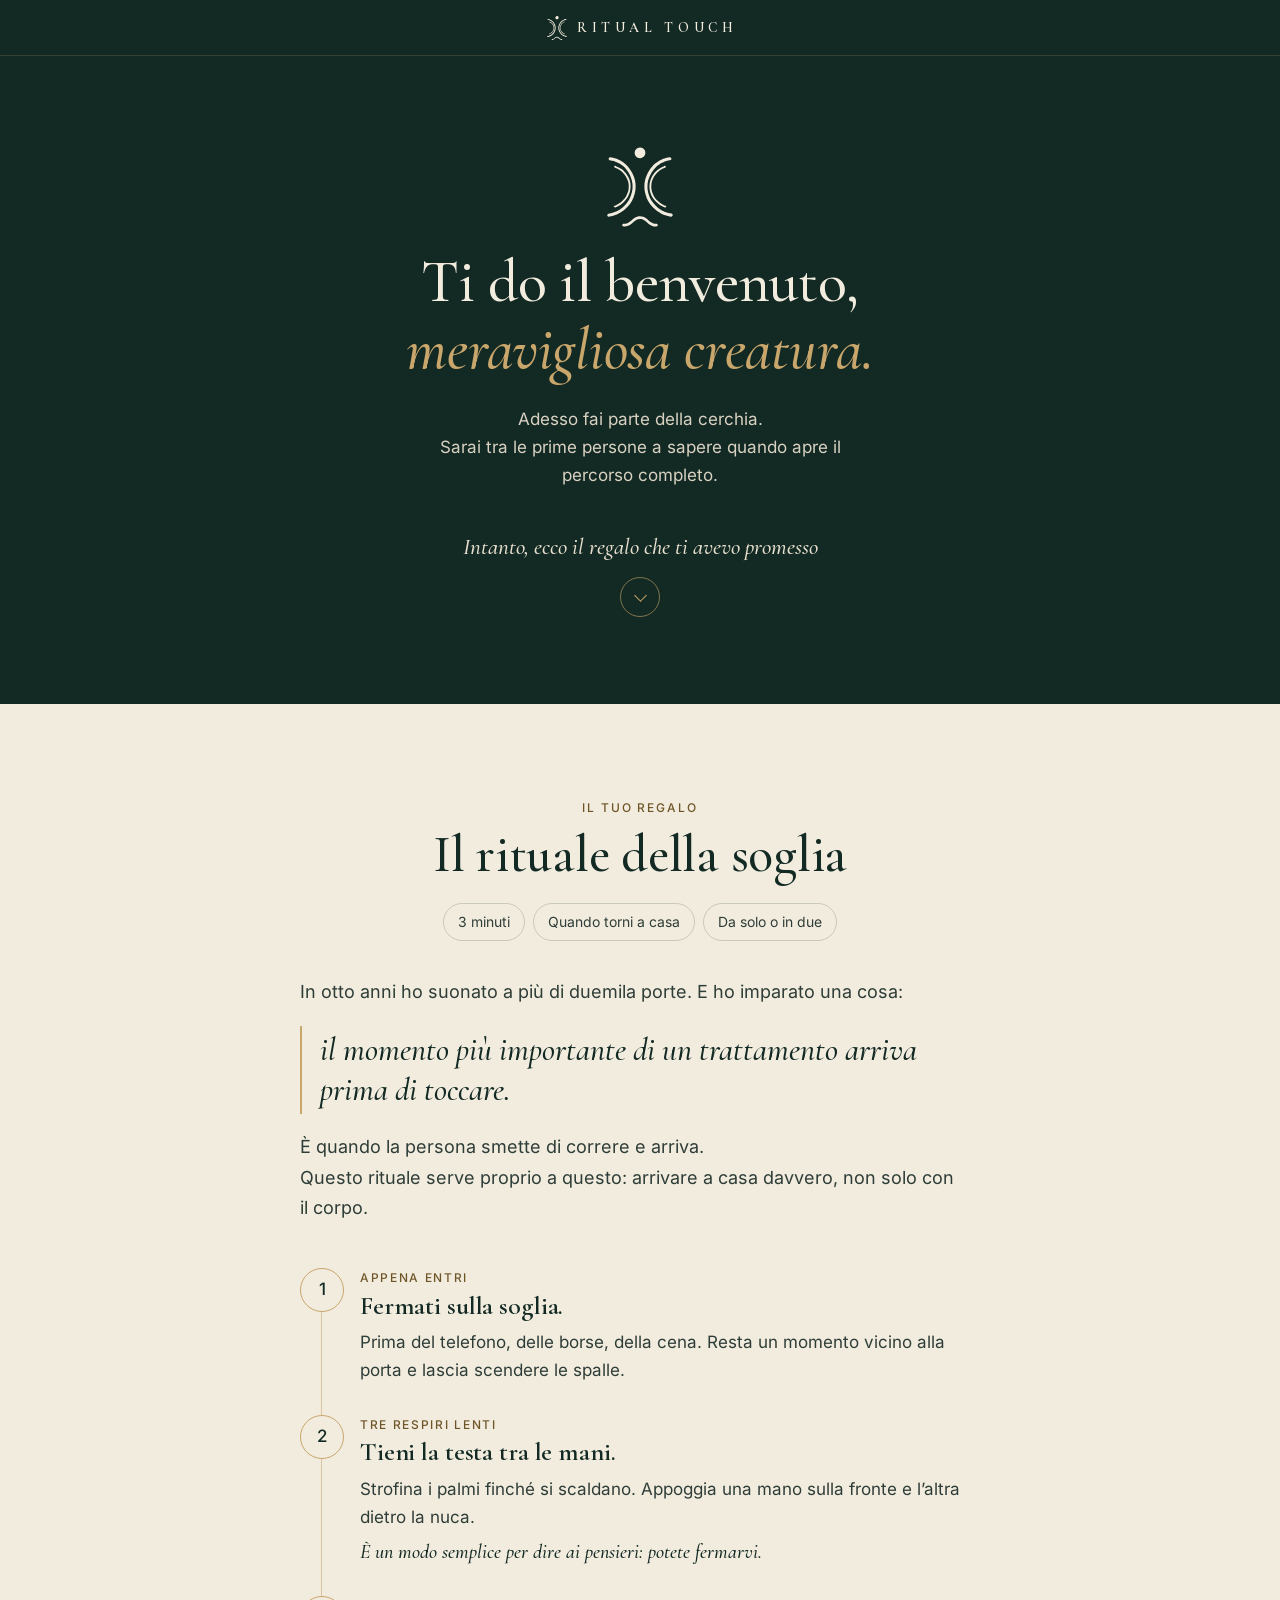
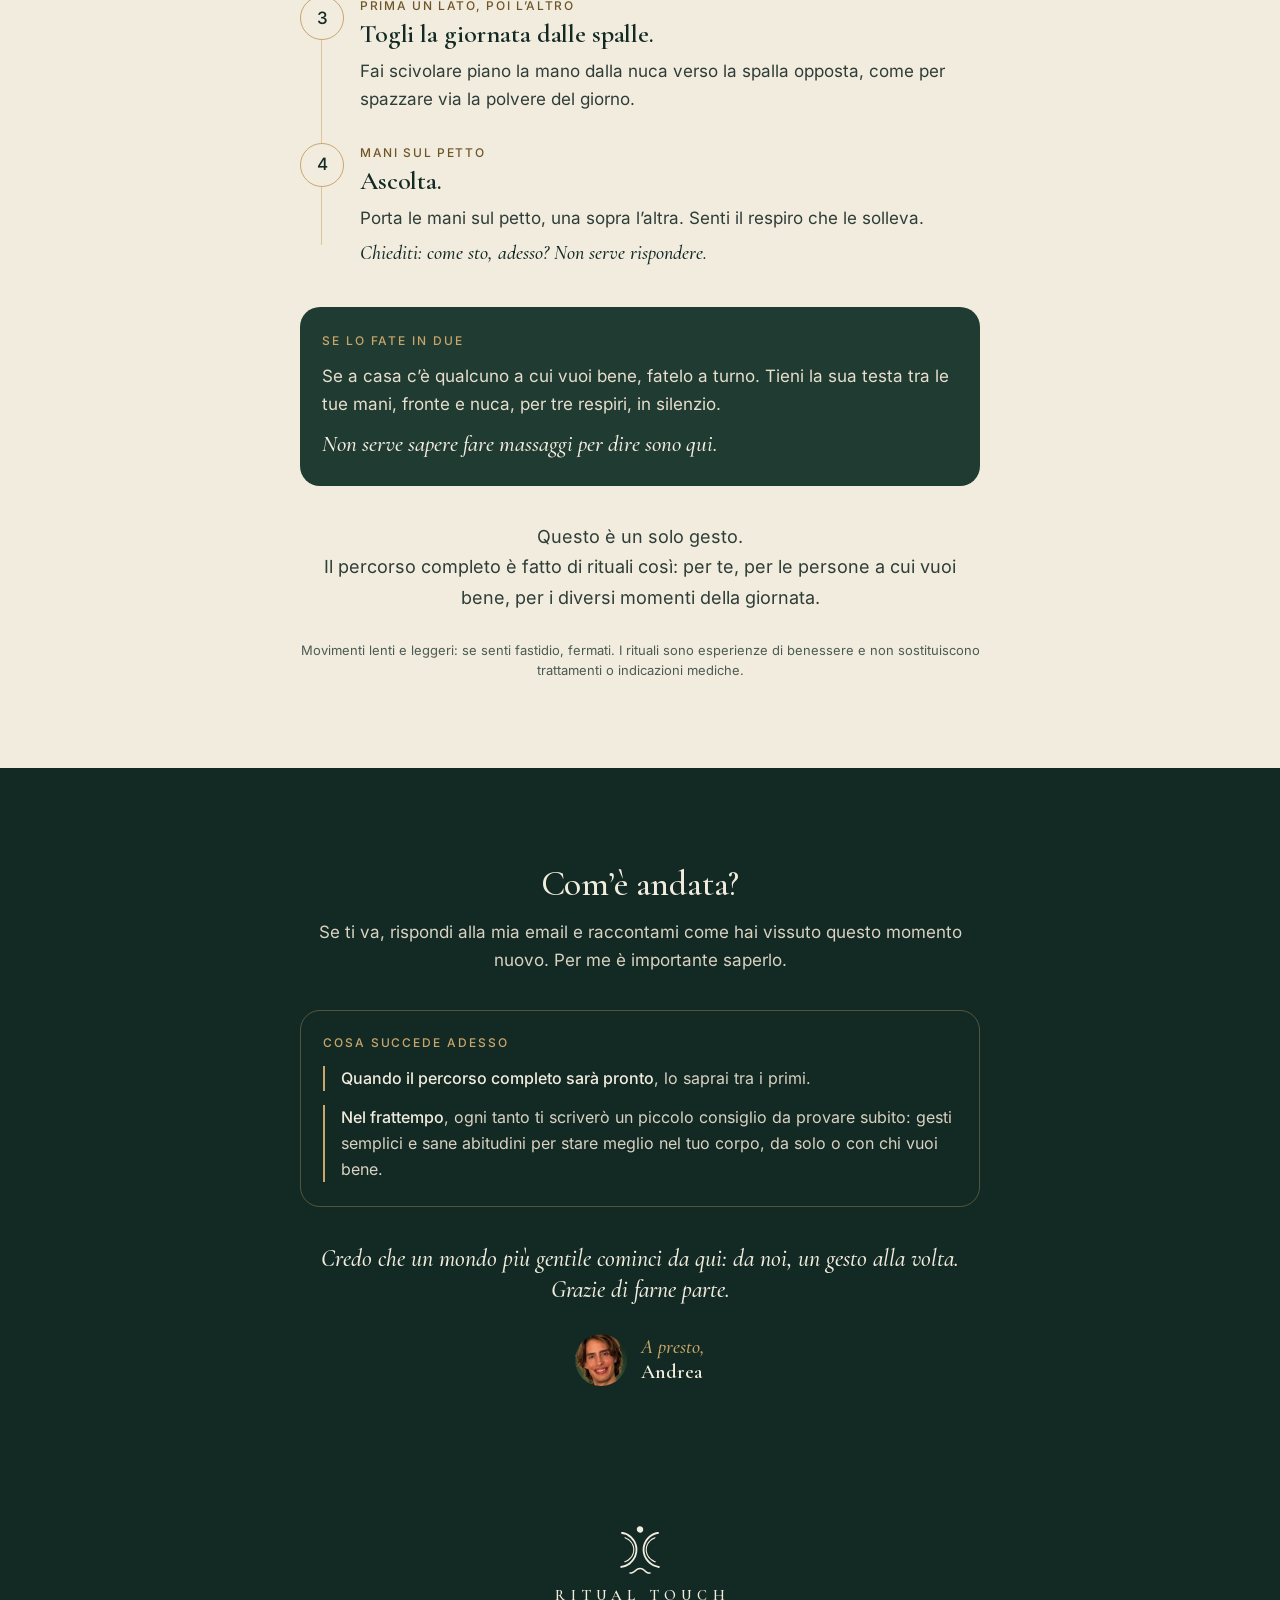
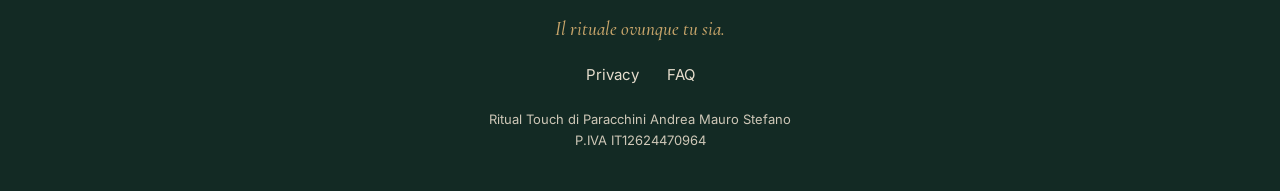
==== commit d64009db: "Nuova pagina di benvenuto: «Ti do il benvenuto» e rituale più facile da leggere" ====
--- a/benvenuto/index.html
+++ b/benvenuto/index.html
@@ -4,8 +4,8 @@
   <meta charset="utf-8">
   <meta name="viewport" content="width=device-width, initial-scale=1, viewport-fit=cover">
   <meta name="format-detection" content="telephone=no">
-  <title>Benvenuta, benvenuto — Ritual Touch</title>
-  <meta name="description" content="Benvenuta, benvenuto nella cerchia delle Meravigliose Creature di Ritual Touch.">
+  <title>Ti do il benvenuto — Ritual Touch</title>
+  <meta name="description" content="Ti do il benvenuto nella cerchia delle Meravigliose Creature di Ritual Touch.">
   <meta name="robots" content="noindex">
   <meta name="theme-color" content="#132A24">
   <link rel="icon" href="../favicon.ico" sizes="32x32">
@@ -24,38 +24,104 @@
   </a>
 </header>
 
-<main class="grazie benvenuto scuro">
-  <img class="grazie__simbolo grazie__simbolo--respiro" src="../assets/img/simbolo-avorio.svg" alt="" width="66" height="80">
-  <h1>Benvenuta, benvenuto,<br><em>meravigliosa creatura.</em></h1>
-  <p class="grazie__testo">Adesso fai parte della cerchia. Sarai tra le prime persone a sapere quando apre il percorso completo.</p>
-  <p class="grazie__testo">Intanto, ecco il regalo che ti avevo promesso.</p>
+<main class="bv">
 
-  <article class="regalo" aria-labelledby="titolo-regalo">
-    <p class="etichetta regalo__etichetta">3 minuti · per quando torni a casa</p>
-    <h2 id="titolo-regalo" class="regalo__titolo">Il rituale della soglia</h2>
-    <p>In otto anni ho suonato a più di duemila porte. E ho imparato una cosa: il momento più importante di un trattamento arriva prima di toccare. È quando la persona smette di correre e arriva.</p>
-    <p>Questo rituale serve a questo: arrivare a casa davvero, non solo con il corpo.</p>
-    <ol class="regalo__passi">
-      <li><span class="regalo__numero" aria-hidden="true">1</span><div><h3>Fermati sulla soglia.</h3><p>Appena entri, prima del telefono, delle borse, della cena. Resta un momento vicino alla porta e lascia scendere le spalle.</p></div></li>
-      <li><span class="regalo__numero" aria-hidden="true">2</span><div><h3>Tieni la testa tra le mani.</h3><p>Strofina i palmi finché si scaldano. Appoggia una mano sulla fronte e l’altra dietro la nuca. Tre respiri lenti. È un modo semplice per dire ai pensieri: potete fermarvi.</p></div></li>
-      <li><span class="regalo__numero" aria-hidden="true">3</span><div><h3>Togli la giornata dalle spalle.</h3><p>Fai scivolare piano la mano dalla nuca verso la spalla opposta, come per spazzare via la polvere del giorno. Prima un lato, poi l’altro.</p></div></li>
-      <li><span class="regalo__numero" aria-hidden="true">4</span><div><h3>Ascolta.</h3><p>Porta le mani sul petto, una sopra l’altra. Senti il respiro che le solleva. Chiediti: come sto, adesso? Non serve rispondere.</p></div></li>
-    </ol>
-    <div class="regalo__coppia">
-      <p>Se a casa c’è qualcuno a cui vuoi bene, fatelo a turno. Tieni la sua testa tra le tue mani, fronte e nuca, per tre respiri, in silenzio. Non serve sapere fare massaggi per dire <em>sono qui</em>.</p>
+  <!-- 1. Accoglienza -->
+  <section class="bv-arrivo scuro">
+    <img class="grazie__simbolo grazie__simbolo--respiro" src="../assets/img/simbolo-avorio.svg" alt="" width="66" height="80">
+    <h1 class="bv-arrivo__titolo">Ti do il benvenuto,<br><em>meravigliosa creatura.</em></h1>
+    <p class="bv-arrivo__testo">Adesso fai parte della cerchia.<br>Sarai tra le prime persone a sapere quando apre il percorso completo.</p>
+    <a class="bv-arrivo__regalo" href="#regalo">
+      <span>Intanto, ecco il regalo che ti avevo promesso</span>
+      <span class="bv-cerchio" aria-hidden="true"><span class="bv-freccia"></span></span>
+    </a>
+  </section>
+
+  <!-- 2. Il regalo: il rituale -->
+  <section id="regalo" class="bv-rituale chiaro" aria-labelledby="titolo-rituale">
+    <div class="bv-colonna">
+      <p class="etichetta bv-etichetta">Il tuo regalo</p>
+      <h2 id="titolo-rituale" class="bv-rituale__titolo">Il rituale della soglia</h2>
+      <ul class="bv-info" aria-label="In breve">
+        <li>3 minuti</li>
+        <li>Quando torni a casa</li>
+        <li>Da solo o in due</li>
+      </ul>
+
+      <p class="bv-testo">In otto anni ho suonato a più di duemila porte. E ho imparato una cosa:</p>
+      <blockquote class="bv-citazione"><p>il momento più importante di un trattamento arriva prima di toccare.</p></blockquote>
+      <p class="bv-testo">È quando la persona smette di correre e <em>arriva</em>.<br>Questo rituale serve proprio a questo: arrivare a casa davvero, non solo con il corpo.</p>
+
+      <ol class="bv-passi">
+        <li class="bv-passo">
+          <span class="bv-passo__numero" aria-hidden="true">1</span>
+          <div>
+            <p class="bv-passo__quando">Appena entri</p>
+            <h3>Fermati sulla soglia.</h3>
+            <p>Prima del telefono, delle borse, della cena. Resta un momento vicino alla porta e lascia scendere le spalle.</p>
+          </div>
+        </li>
+        <li class="bv-passo">
+          <span class="bv-passo__numero" aria-hidden="true">2</span>
+          <div>
+            <p class="bv-passo__quando">Tre respiri lenti</p>
+            <h3>Tieni la testa tra le mani.</h3>
+            <p>Strofina i palmi finché si scaldano. Appoggia una mano sulla fronte e l’altra dietro la nuca.</p>
+            <p class="bv-passo__perche">È un modo semplice per dire ai pensieri: potete fermarvi.</p>
+          </div>
+        </li>
+        <li class="bv-passo">
+          <span class="bv-passo__numero" aria-hidden="true">3</span>
+          <div>
+            <p class="bv-passo__quando">Prima un lato, poi l’altro</p>
+            <h3>Togli la giornata dalle spalle.</h3>
+            <p>Fai scivolare piano la mano dalla nuca verso la spalla opposta, come per spazzare via la polvere del giorno.</p>
+          </div>
+        </li>
+        <li class="bv-passo">
+          <span class="bv-passo__numero" aria-hidden="true">4</span>
+          <div>
+            <p class="bv-passo__quando">Mani sul petto</p>
+            <h3>Ascolta.</h3>
+            <p>Porta le mani sul petto, una sopra l’altra. Senti il respiro che le solleva.</p>
+            <p class="bv-passo__perche">Chiediti: come sto, adesso? Non serve rispondere.</p>
+          </div>
+        </li>
+      </ol>
+
+      <div class="bv-due scuro-2">
+        <p class="etichetta">Se lo fate in due</p>
+        <p class="bv-due__testo">Se a casa c’è qualcuno a cui vuoi bene, fatelo a turno. Tieni la sua testa tra le tue mani, fronte e nuca, per tre respiri, in silenzio.</p>
+        <p class="bv-due__chiusa">Non serve sapere fare massaggi per dire <em>sono qui</em>.</p>
+      </div>
+
+      <p class="bv-testo bv-testo--centro">Questo è un solo gesto.<br>Il percorso completo è fatto di rituali così: per te, per le persone a cui vuoi bene, per i diversi momenti della giornata.</p>
+      <p class="bv-avvertenza">Movimenti lenti e leggeri: se senti fastidio, fermati. I rituali sono esperienze di benessere e non sostituiscono trattamenti o indicazioni mediche.</p>
     </div>
-  </article>
+  </section>
 
-  <p class="grazie__testo">Questo è un solo gesto. Il percorso completo è fatto di rituali così: per te, per le persone a cui vuoi bene, per i diversi momenti della giornata.</p>
-  <p class="grazie__testo">Quando l’hai provato, rispondi alla mia email e dimmi com’è andata. Le leggo io, una per una.</p>
-  <div class="trenta-secondi">
-    <p class="etichetta">Cosa succede adesso</p>
-    <p class="grazie__testo">Quando il percorso completo sarà pronto, lo saprai tra i primi.</p>
-    <p class="grazie__testo">Nel frattempo, ogni tanto ti scriverò un piccolo consiglio da provare subito: gesti semplici e sane abitudini per stare meglio nel tuo corpo, da solo o con chi vuoi bene.</p>
-    <p class="trenta-secondi__invito">Credo che un mondo più gentile cominci da qui: da noi, un gesto alla volta. Grazie di farne parte.</p>
-  </div>
-  <p class="grazie__firma">A presto,<br>Andrea</p>
-  <p class="regalo__avvertenza">Movimenti lenti e leggeri: se senti fastidio, fermati. I rituali sono esperienze di benessere e non sostituiscono trattamenti o indicazioni mediche.</p>
+  <!-- 3. Dopo il regalo -->
+  <section class="bv-dopo scuro">
+    <div class="bv-colonna">
+      <h2 class="bv-dopo__titolo">Com’è andata?</h2>
+      <p class="bv-dopo__testo">Se ti va, rispondi alla mia email e raccontami come hai vissuto questo momento nuovo. Per me è importante saperlo.</p>
+
+      <div class="bv-adesso">
+        <p class="etichetta">Cosa succede adesso</p>
+        <ul>
+          <li><strong>Quando il percorso completo sarà pronto</strong>, lo saprai tra i primi.</li>
+          <li><strong>Nel frattempo</strong>, ogni tanto ti scriverò un piccolo consiglio da provare subito: gesti semplici e sane abitudini per stare meglio nel tuo corpo, da solo o con chi vuoi bene.</li>
+        </ul>
+      </div>
+
+      <p class="bv-visione">Credo che un mondo più gentile cominci da qui: da noi, un gesto alla volta. Grazie di farne parte.</p>
+
+      <div class="bv-firma">
+        <img src="../assets/img/andrea-viso.webp" alt="" width="52" height="52" loading="lazy" decoding="async">
+        <p>A presto,<br><span>Andrea</span></p>
+      </div>
+    </div>
+  </section>
 </main>
 
 <footer class="pie">
--- a/assets/css/style.css
+++ b/assets/css/style.css
@@ -1776,3 +1776,85 @@
     display: none;
   }
 }
+
+/* ---------- Pagina /benvenuto (anteprima nuova grafica) ---------- */
+.bv-colonna { max-width: calc(var(--colonna) + 48px); margin: 0 auto; padding: 0 24px; }
+
+/* 1. Accoglienza */
+.bv-arrivo {
+  display: grid; justify-items: center; gap: 22px;
+  min-height: calc(88svh - var(--barra));
+  align-content: center;
+  padding: 56px 28px 48px; text-align: center;
+}
+.bv-arrivo__titolo { font-size: min(40px, 10.6vw); line-height: 1.12; color: var(--avorio); text-wrap: balance; }
+.bv-arrivo__titolo em { display: block; font-style: italic; color: var(--oro); }
+.bv-arrivo__testo { max-width: 30em; font-size: 17px; line-height: 1.65; color: var(--testo-2-scuro); }
+.bv-arrivo__regalo {
+  display: inline-flex; flex-direction: column; align-items: center; gap: 14px;
+  margin-top: 18px; padding: 4px 8px;
+  font-family: var(--font-titoli); font-style: italic; font-weight: 500;
+  font-size: min(23px, 6.1vw); line-height: 1.3; color: var(--beige); text-decoration: none;
+}
+.bv-cerchio { display: grid; place-items: center; width: 40px; height: 40px; border: 1px solid rgba(201,166,107,.6); border-radius: 50%; }
+.bv-freccia { width: 9px; height: 9px; margin-top: -4px; border-right: 1.5px solid var(--oro); border-bottom: 1.5px solid var(--oro); transform: rotate(45deg); }
+@media (prefers-reduced-motion: no-preference) { .bv-freccia { animation: freccia-giu 2.4s ease-in-out infinite; } }
+
+/* 2. Il rituale: fondo chiaro, testo scuro, più facile da leggere a lungo */
+.bv-rituale { padding: 64px 0 56px; }
+.bv-etichetta { color: var(--oro-etichetta); text-align: center; }
+.bv-rituale__titolo { margin-top: 10px; font-size: 40px; line-height: 1.08; text-align: center; color: var(--verde); }
+.bv-info { display: flex; flex-wrap: wrap; justify-content: center; gap: 8px; margin: 20px 0 36px; padding: 0; list-style: none; }
+.bv-info li { padding: 7px 14px; border: 1px solid rgba(19,42,36,.18); border-radius: 999px; font-size: 14px; color: var(--testo-2-chiaro); }
+.bv-testo { font-size: 18px; line-height: 1.7; color: var(--testo-2-chiaro); }
+.bv-testo em { font-style: italic; }
+.bv-testo--centro { margin-top: 36px; text-align: center; }
+.bv-citazione {
+  margin: 18px 0; padding: 4px 0 4px 18px; border-left: 2px solid var(--oro);
+  font-family: var(--font-titoli); font-style: italic; font-weight: 500;
+  font-size: 27px; line-height: 1.25; color: var(--verde);
+}
+
+/* I passi: una linea oro li unisce, così l'occhio scende da uno all'altro */
+.bv-passi { position: relative; display: grid; gap: 30px; margin: 44px 0 40px; padding: 0; list-style: none; }
+.bv-passi::before { content: ""; position: absolute; left: 21px; top: 22px; bottom: 22px; width: 1px; background: rgba(201,166,107,.55); }
+.bv-passo { position: relative; display: grid; grid-template-columns: 44px 1fr; gap: 16px; align-items: start; }
+.bv-passo__numero {
+  display: grid; place-items: center; width: 44px; height: 44px; border-radius: 50%;
+  background: var(--avorio); border: 1px solid var(--oro);
+  font-family: var(--font-testo); font-weight: 500; font-size: 17px; color: var(--verde);
+}
+.bv-passo .bv-passo__quando { margin-top: 2px; line-height: 1.4; font-size: 12px; font-weight: 500; letter-spacing: .14em; text-transform: uppercase; color: var(--oro-etichetta); }
+.bv-passo h3 { margin: 4px 0 8px; font-weight: 600; font-size: 26px; line-height: 1.15; color: var(--verde); }
+.bv-passo p { font-size: 17px; line-height: 1.65; color: var(--testo-2-chiaro); }
+.bv-passo__perche { margin-top: 8px; font-family: var(--font-titoli); font-style: italic; font-size: 20px !important; line-height: 1.35 !important; color: var(--verde) !important; }
+
+.bv-due { display: grid; gap: 12px; padding: 26px 22px; border-radius: 20px; }
+.bv-due .etichetta { color: var(--oro); }
+.bv-due__testo { font-size: 17px; line-height: 1.65; color: var(--beige); }
+.bv-due__chiusa { font-family: var(--font-titoli); font-style: italic; font-weight: 500; font-size: 23px; line-height: 1.3; color: var(--avorio); }
+.bv-avvertenza { margin-top: 28px; font-size: 13px; line-height: 1.5; text-align: center; color: var(--testo-3-chiaro); }
+
+/* 3. Dopo il regalo */
+.bv-dopo { padding: 64px 0 72px; text-align: center; }
+.bv-dopo__titolo { font-size: 36px; line-height: 1.1; color: var(--avorio); }
+.bv-dopo__testo { margin-top: 14px; font-size: 17px; line-height: 1.65; color: var(--testo-2-scuro); }
+.bv-adesso { display: grid; gap: 14px; margin-top: 36px; padding: 24px 22px; border: 1px solid rgba(201,166,107,.35); border-radius: 20px; text-align: left; }
+.bv-adesso .etichetta { color: var(--oro); }
+.bv-adesso ul { display: grid; gap: 14px; margin: 0; padding: 0; list-style: none; }
+.bv-adesso li { padding-left: 16px; border-left: 2px solid var(--oro); font-size: 16px; line-height: 1.6; color: var(--testo-2-scuro); }
+.bv-adesso strong { font-weight: 500; color: var(--avorio); }
+.bv-visione { margin-top: 36px; font-family: var(--font-titoli); font-style: italic; font-weight: 500; font-size: 24px; line-height: 1.3; color: var(--avorio); }
+.bv-firma { display: inline-flex; align-items: center; gap: 14px; margin-top: 28px; text-align: left; }
+.bv-firma img { width: 52px; height: 52px; border-radius: 50%; object-fit: cover; }
+.bv-firma p { font-family: var(--font-titoli); font-style: italic; font-size: 20px; line-height: 1.25; color: var(--oro); }
+.bv-firma span { font-style: normal; font-weight: 600; color: var(--avorio); }
+
+@media (min-width: 900px) {
+  .bv-arrivo { min-height: 72vh; }
+  .bv-arrivo__titolo { font-size: 60px; }
+  .bv-rituale { padding: 96px 0 88px; }
+  .bv-rituale__titolo { font-size: 52px; }
+  .bv-citazione { font-size: 32px; }
+  .bv-dopo { padding: 96px 0; }
+}
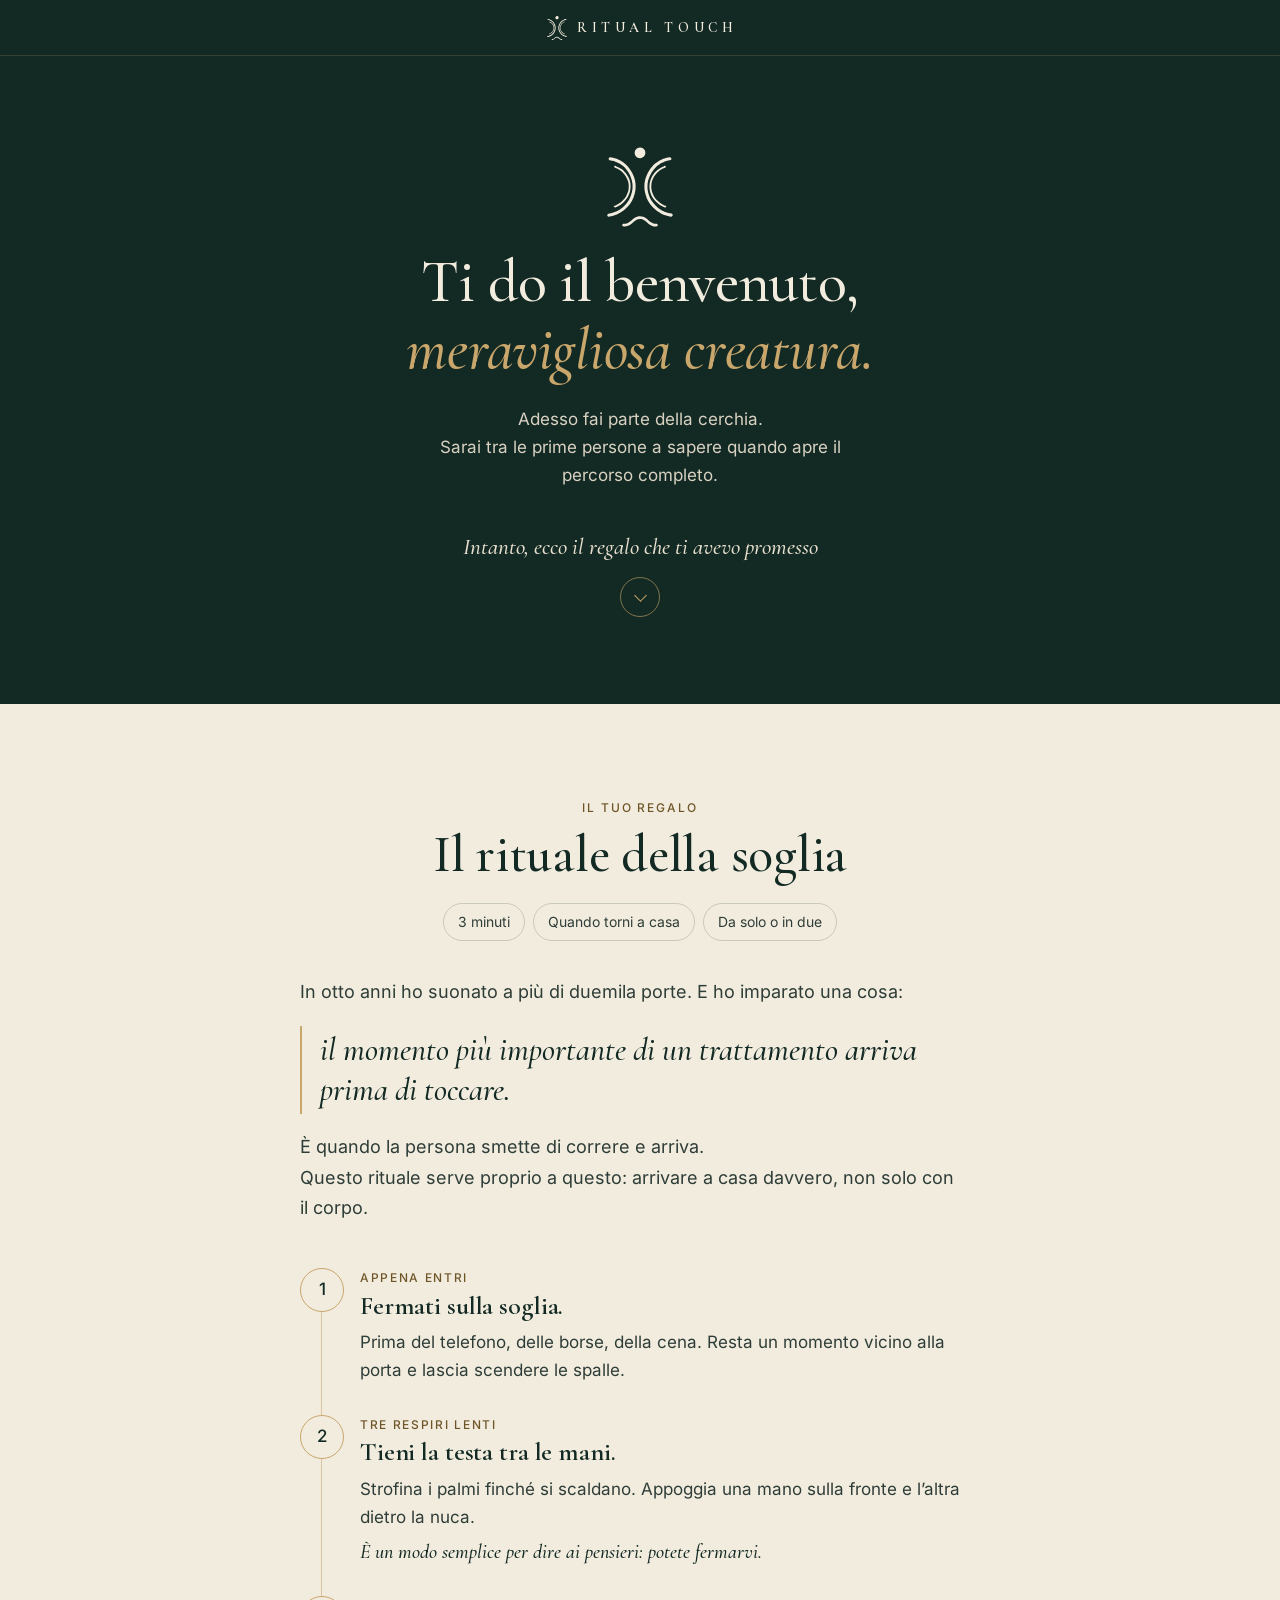
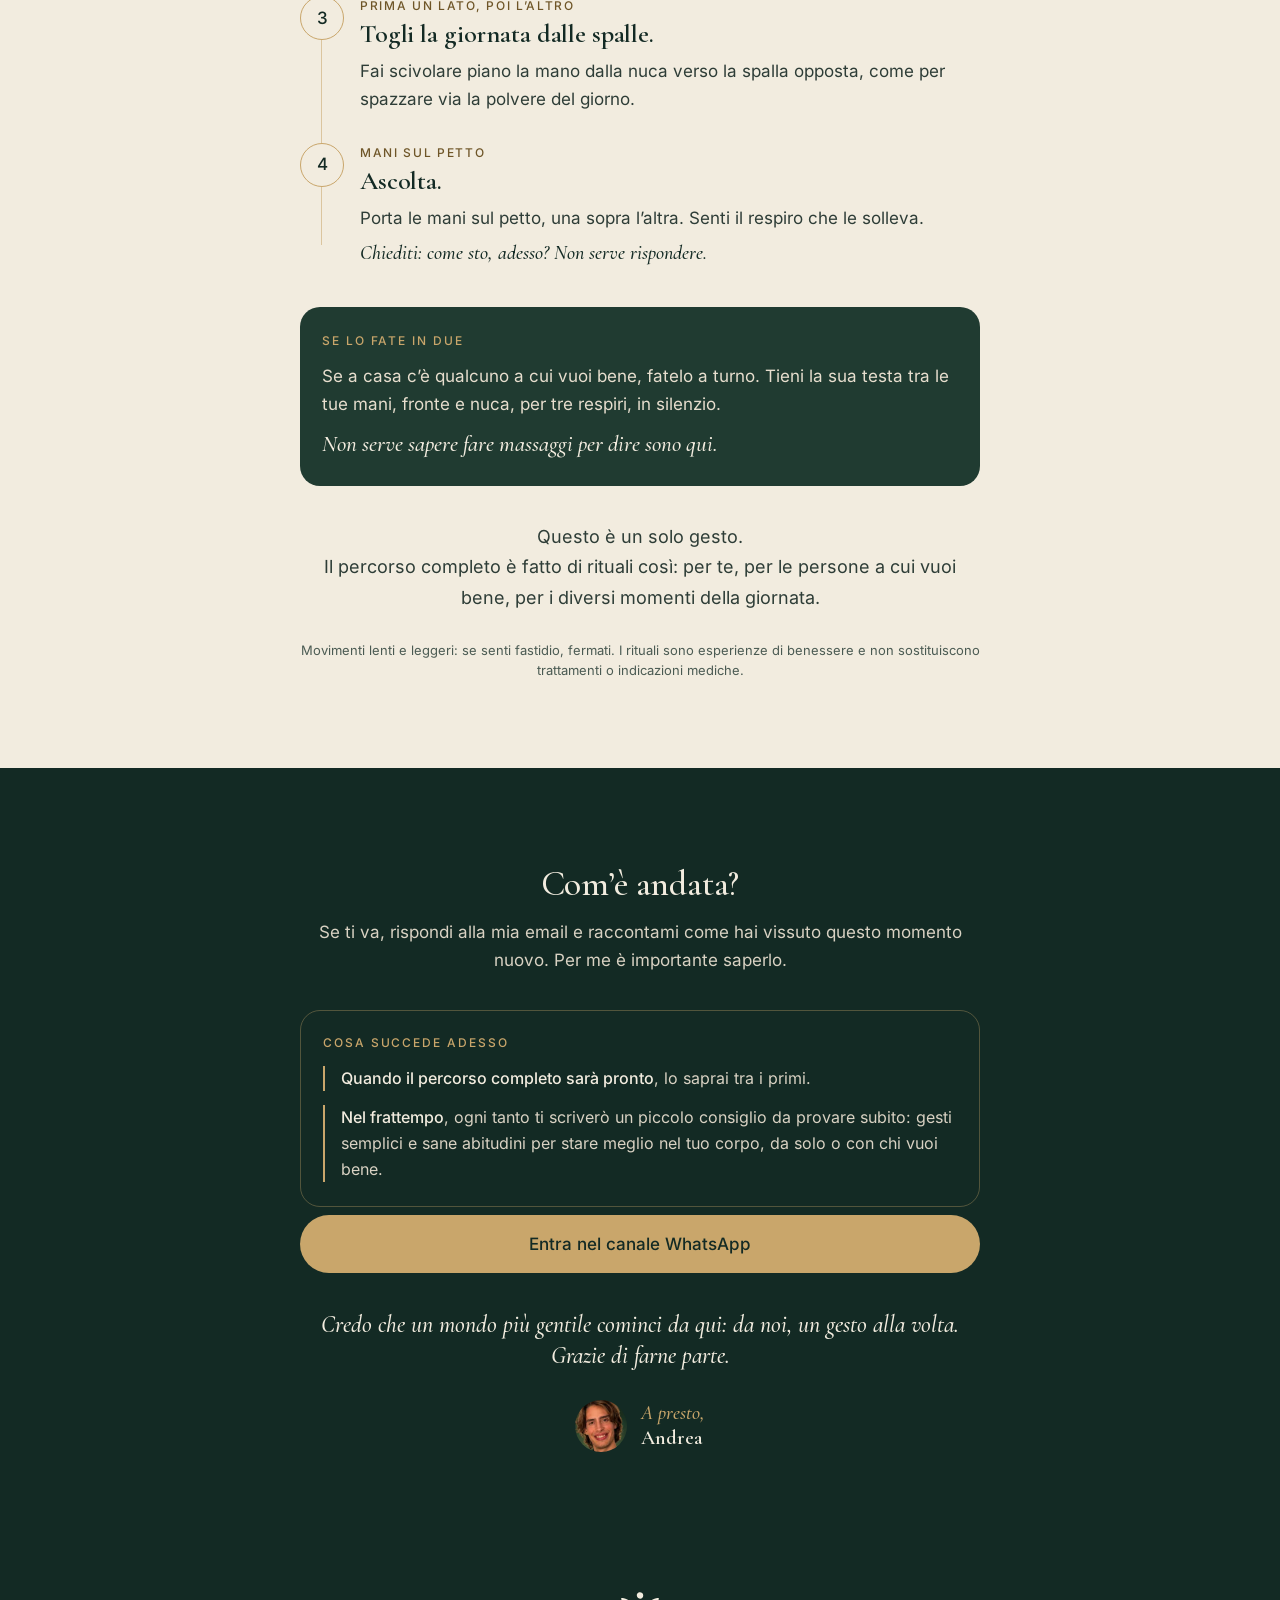
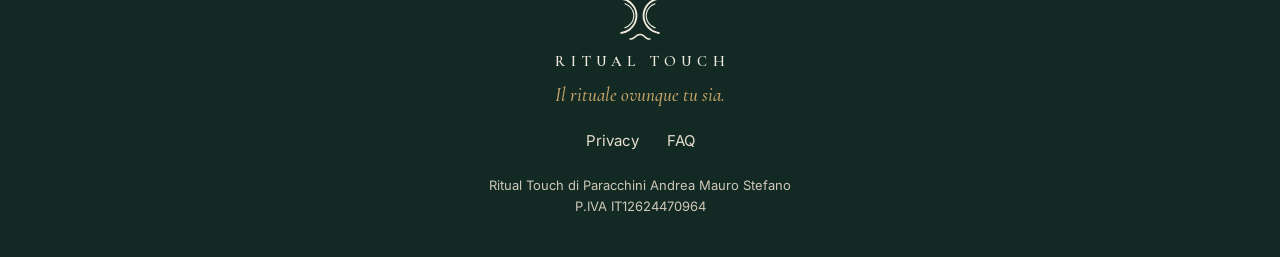
==== commit 6437a27f: "Iscrizione senza cambiare pagina: invito al canale WhatsApp Dopo «Voglio esserci» il modulo sparisce" ====
--- a/benvenuto/index.html
+++ b/benvenuto/index.html
@@ -114,6 +114,8 @@
         </ul>
       </div>
 
+      <a class="pulsante pulsante--oro bv-canale" href="/canale" target="_blank" rel="noopener">Entra nel canale WhatsApp</a>
+
       <p class="bv-visione">Credo che un mondo più gentile cominci da qui: da noi, un gesto alla volta. Grazie di farne parte.</p>
 
       <div class="bv-firma">
--- a/assets/css/style.css
+++ b/assets/css/style.css
@@ -588,11 +588,49 @@
 .video__iframe {
   position: absolute;
   inset: 0;
-  z-index: 4;
+  z-index: 0; /* YouTube si prepara sotto la copertina */
   width: 100%;
   height: 100%;
   border: 0;
   background-color: var(--verde-player);
+}
+/* Copertina pronta: il centro lascia passare il tocco a YouTube,
+   il bordo alto e quello basso restano della copertina (per non aprire i link di YouTube). */
+.video--pronto .video__play,
+.video--pronto .video__copertina,
+.video--pronto .video__testi {
+  pointer-events: none;
+}
+.video--pronto .video__play::before,
+.video--pronto .video__play::after {
+  content: "";
+  position: absolute;
+  left: 0;
+  right: 0;
+  height: 24%;
+  pointer-events: auto;
+}
+.video--pronto .video__play::before {
+  top: 0;
+}
+.video--pronto .video__play::after {
+  bottom: 0;
+}
+/* Video partito: la copertina sparisce e resta il player */
+.video--in-corso .video__iframe {
+  z-index: 5;
+}
+.video--in-corso .video__copertina,
+.video--in-corso .video__testi,
+.video--in-corso .arrivo__frase,
+.video--in-corso::before,
+.video--in-corso::after {
+  opacity: 0;
+  visibility: hidden;
+}
+/* Tocco prima che YouTube sia pronto: l'anello respira finché parte */
+.video--attesa .video__disco {
+  opacity: 0.7;
 }
 
 /* ---------- 2. Resta ancora un momento ---------- */
@@ -816,6 +854,49 @@
   text-align: center;
   color: var(--testo-2-scuro);
 }
+/* Dopo l'iscrizione: al posto del modulo */
+.riuscito {
+  display: grid;
+  justify-items: center;
+  gap: 16px;
+  padding: 28px 20px;
+  border: 1px solid rgba(201, 166, 107, 0.35);
+  border-radius: 20px;
+  text-align: center;
+  scroll-margin-top: 90px;
+}
+.riuscito[hidden] {
+  display: none;
+}
+.riuscito:focus {
+  outline: none;
+}
+.riuscito__titolo {
+  font-family: var(--font-titoli);
+  font-size: 30px;
+  line-height: 1.15;
+}
+.riuscito__testo {
+  font-size: 16px;
+  line-height: 1.55;
+  color: var(--avorio);
+}
+.riuscito__pulsante {
+  width: 100%;
+  height: 58px;
+}
+.riuscito__nota {
+  font-size: 14px;
+  line-height: 1.5;
+  color: var(--testo-3-scuro);
+}
+.bv-canale {
+  display: flex;
+  width: 100%;
+  height: 58px;
+  margin: 8px 0 24px;
+}
+
 .firma {
   display: flex;
   align-items: center;
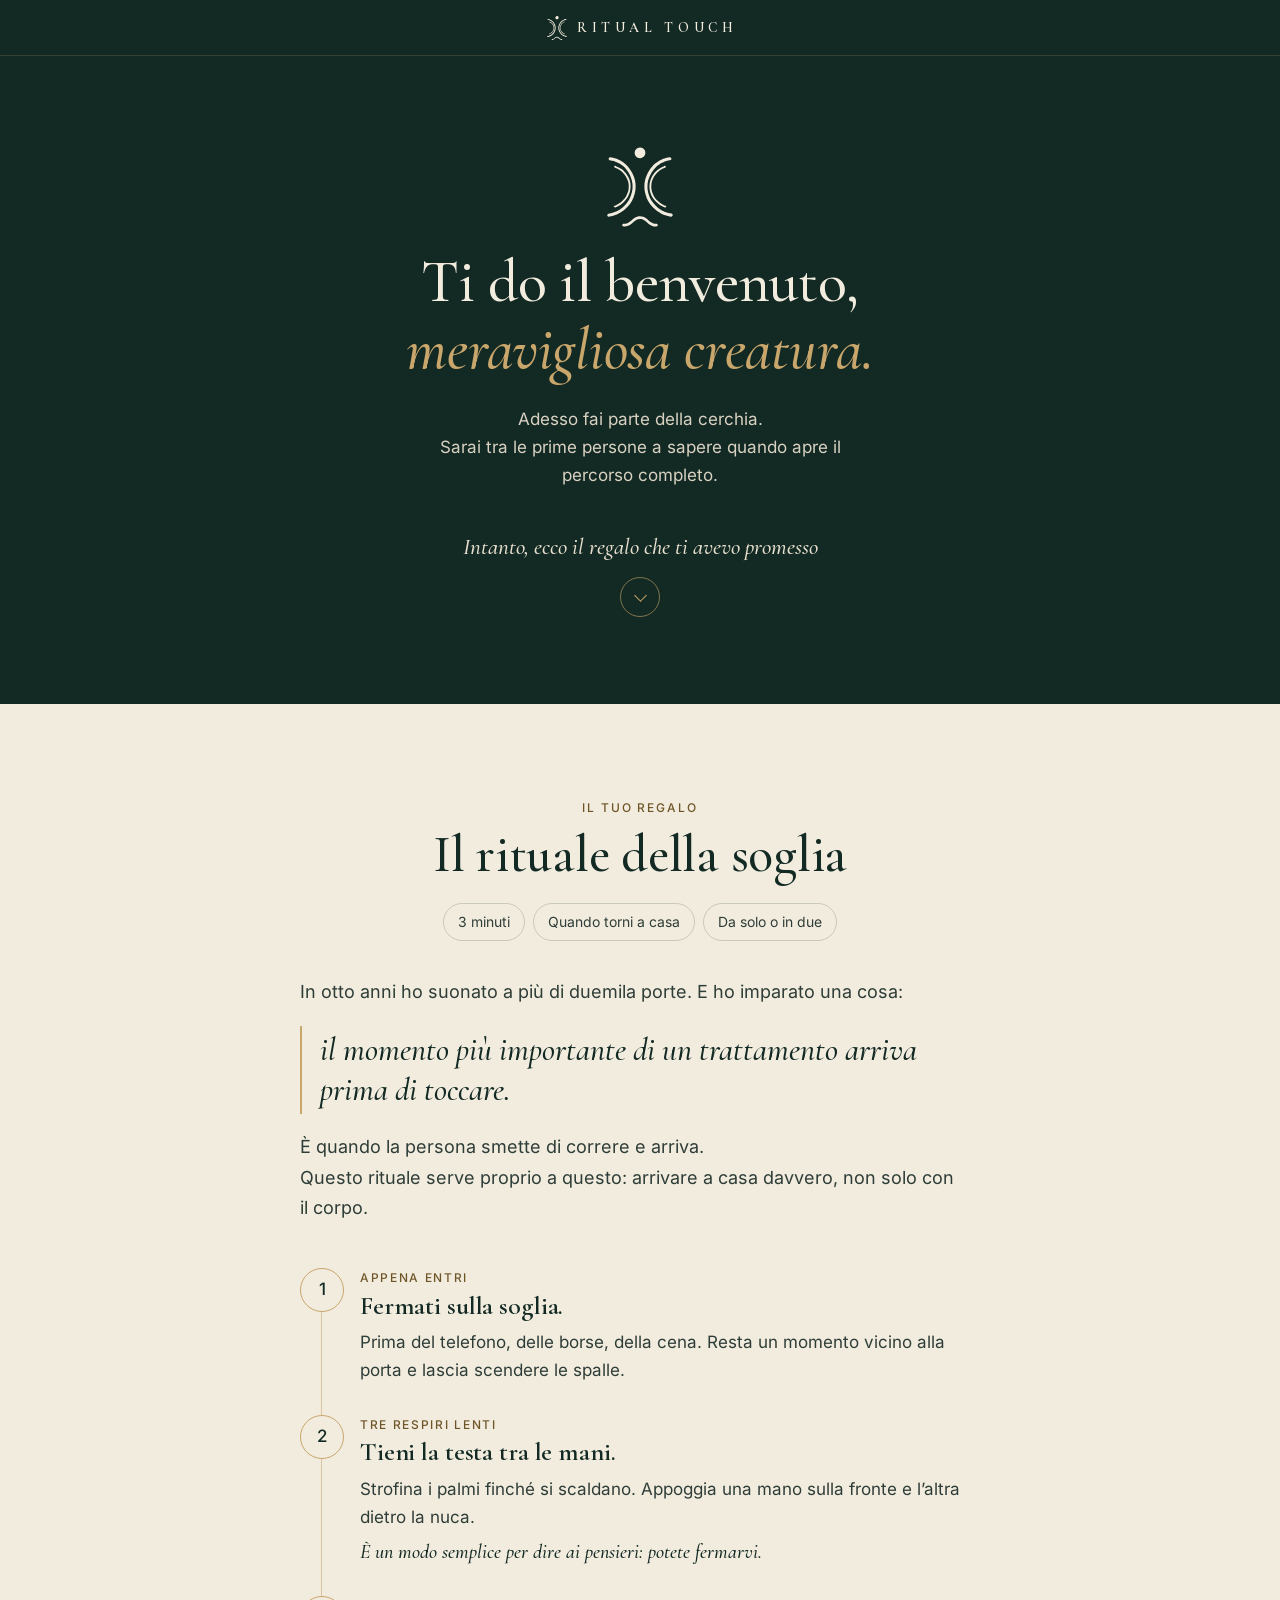
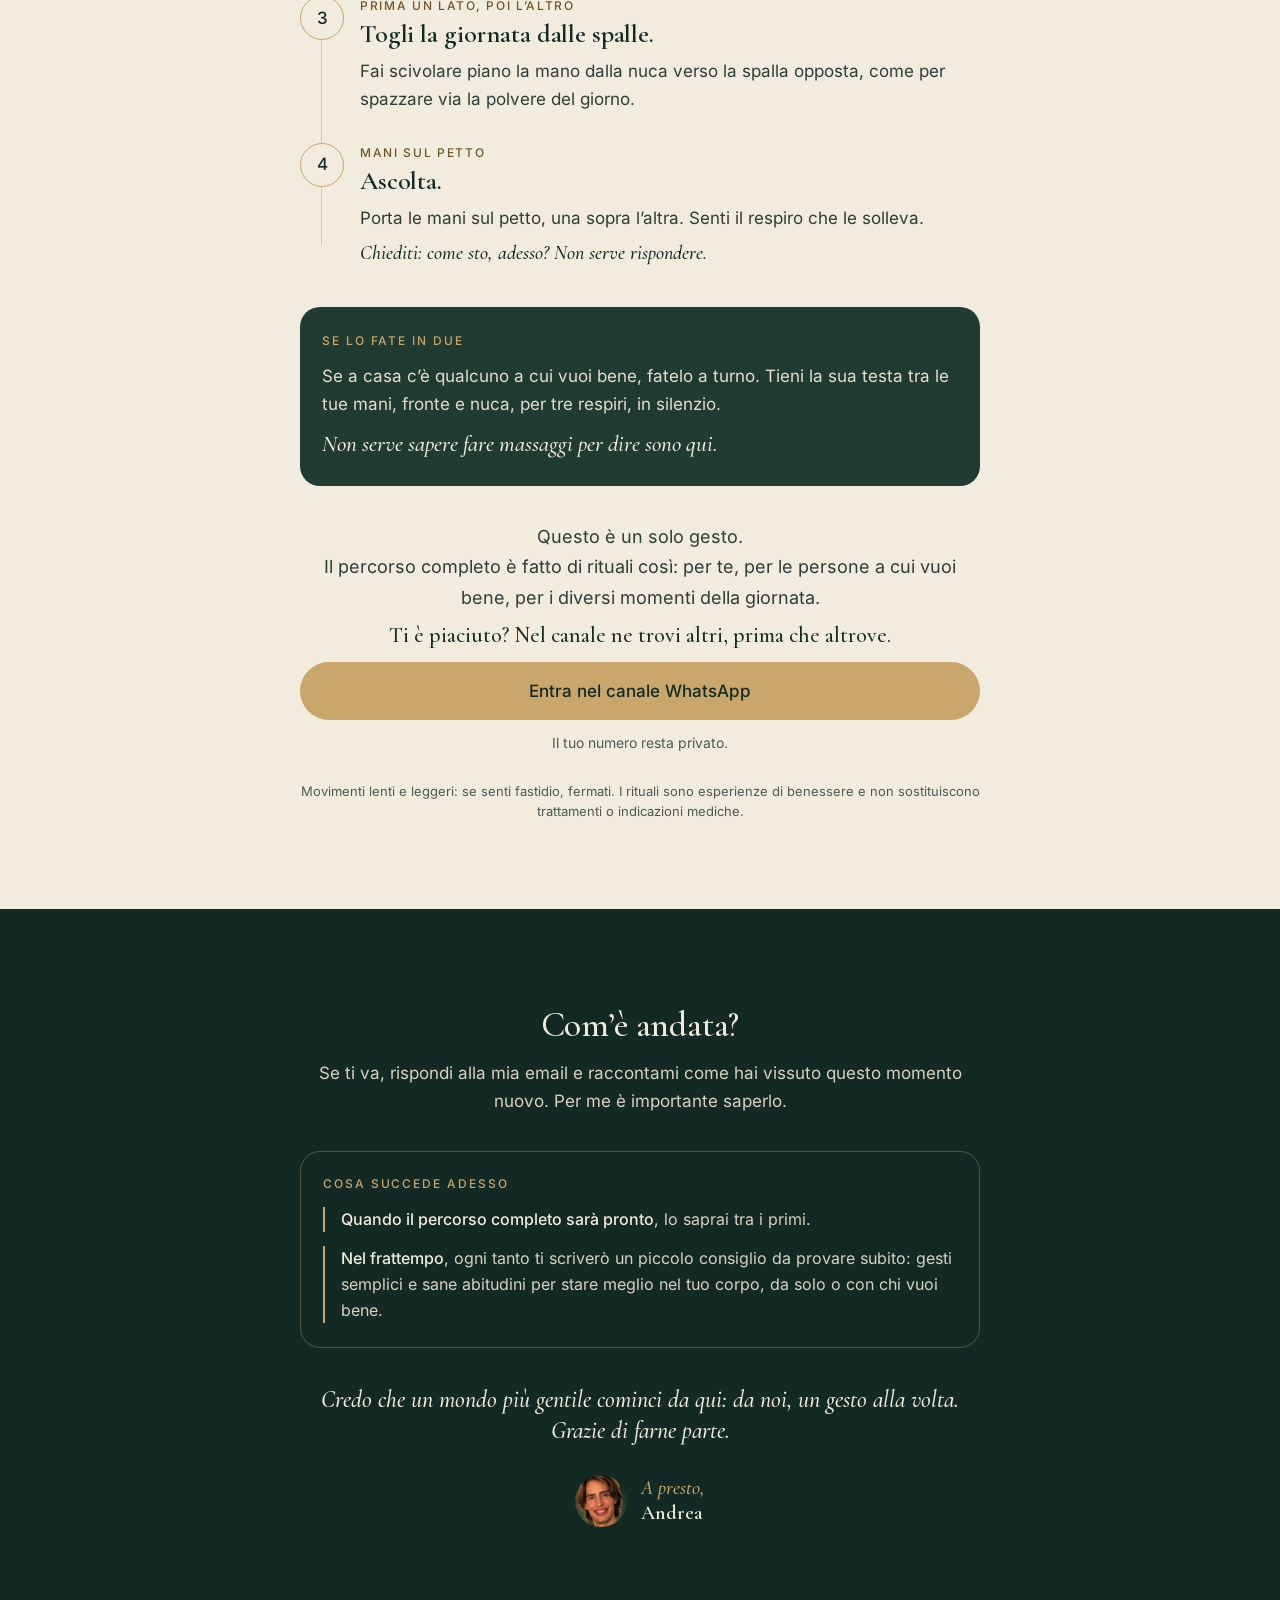
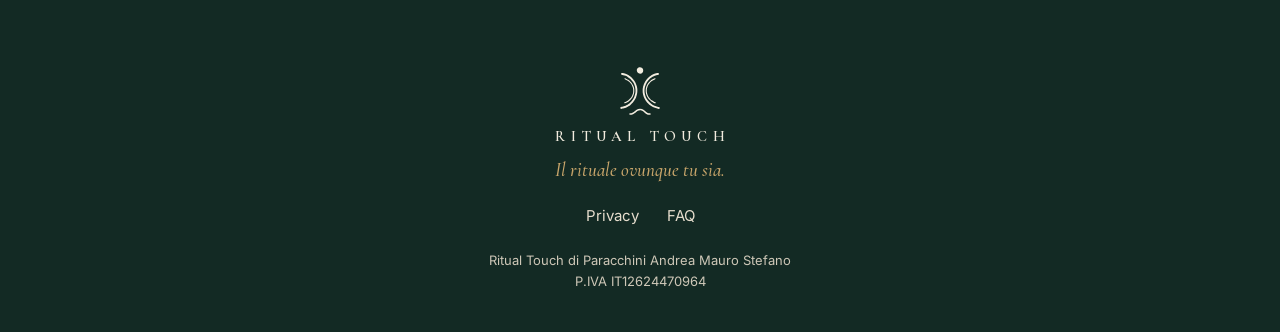
==== commit 812d0aed: "Benvenuto: invito al canale subito dopo il rituale Il pulsante del canale passa dal fondo pagina a s" ====
--- a/benvenuto/index.html
+++ b/benvenuto/index.html
@@ -96,6 +96,12 @@
       </div>
 
       <p class="bv-testo bv-testo--centro">Questo è un solo gesto.<br>Il percorso completo è fatto di rituali così: per te, per le persone a cui vuoi bene, per i diversi momenti della giornata.</p>
+      <div class="bv-invito">
+        <p class="bv-invito__testo">Ti è piaciuto? Nel canale ne trovi altri, prima che altrove.</p>
+        <a class="pulsante pulsante--oro bv-canale" href="/canale" target="_blank" rel="noopener">Entra nel canale WhatsApp</a>
+        <p class="bv-invito__nota">Il tuo numero resta privato.</p>
+      </div>
+
       <p class="bv-avvertenza">Movimenti lenti e leggeri: se senti fastidio, fermati. I rituali sono esperienze di benessere e non sostituiscono trattamenti o indicazioni mediche.</p>
     </div>
   </section>
@@ -113,8 +119,6 @@
           <li><strong>Nel frattempo</strong>, ogni tanto ti scriverò un piccolo consiglio da provare subito: gesti semplici e sane abitudini per stare meglio nel tuo corpo, da solo o con chi vuoi bene.</li>
         </ul>
       </div>
-
-      <a class="pulsante pulsante--oro bv-canale" href="/canale" target="_blank" rel="noopener">Entra nel canale WhatsApp</a>
 
       <p class="bv-visione">Credo che un mondo più gentile cominci da qui: da noi, un gesto alla volta. Grazie di farne parte.</p>
 
--- a/assets/css/style.css
+++ b/assets/css/style.css
@@ -890,11 +890,26 @@
   line-height: 1.5;
   color: var(--testo-3-scuro);
 }
+.bv-invito {
+  display: grid;
+  gap: 12px;
+  justify-items: center;
+  margin: 8px 0 28px;
+  text-align: center;
+}
+.bv-invito__testo {
+  font-family: var(--font-titoli);
+  font-size: 22px;
+  line-height: 1.3;
+}
+.bv-invito__nota {
+  font-size: 14px;
+  opacity: 0.75;
+}
 .bv-canale {
   display: flex;
   width: 100%;
   height: 58px;
-  margin: 8px 0 24px;
 }
 
 .firma {
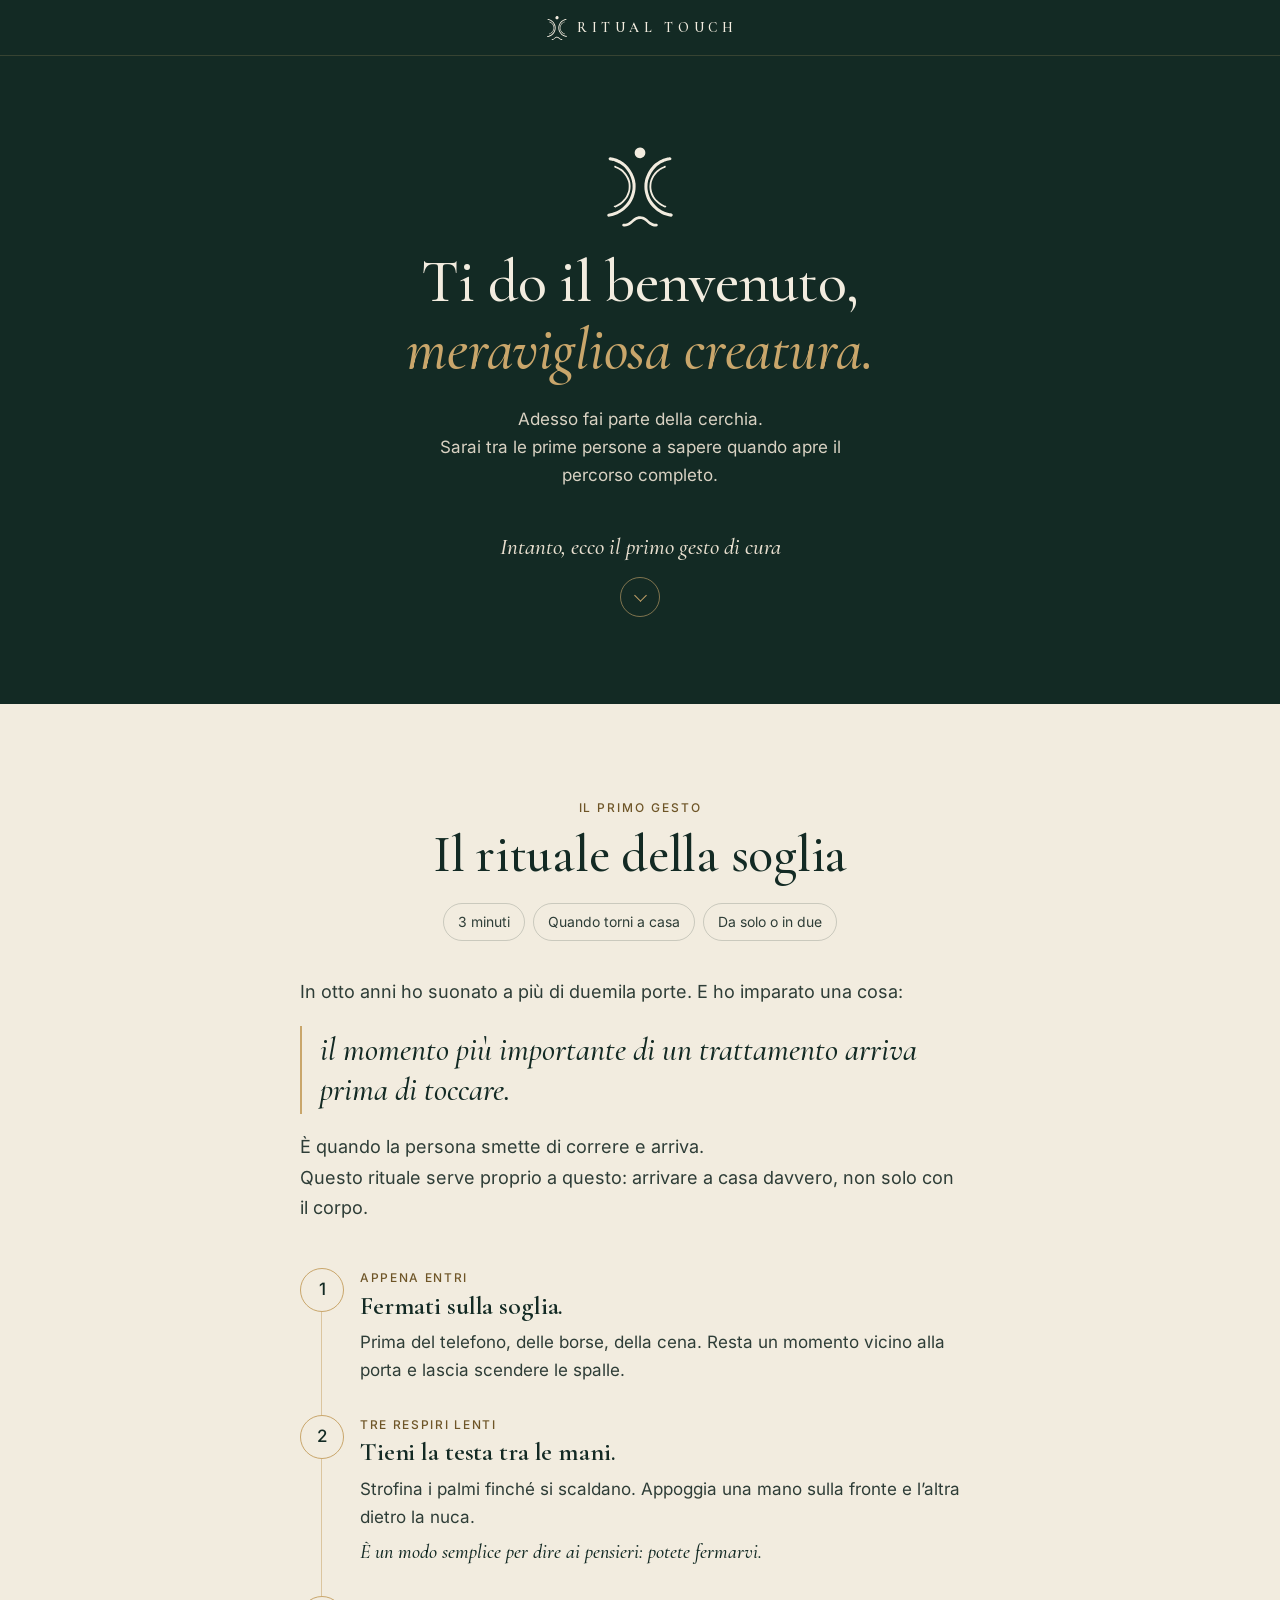
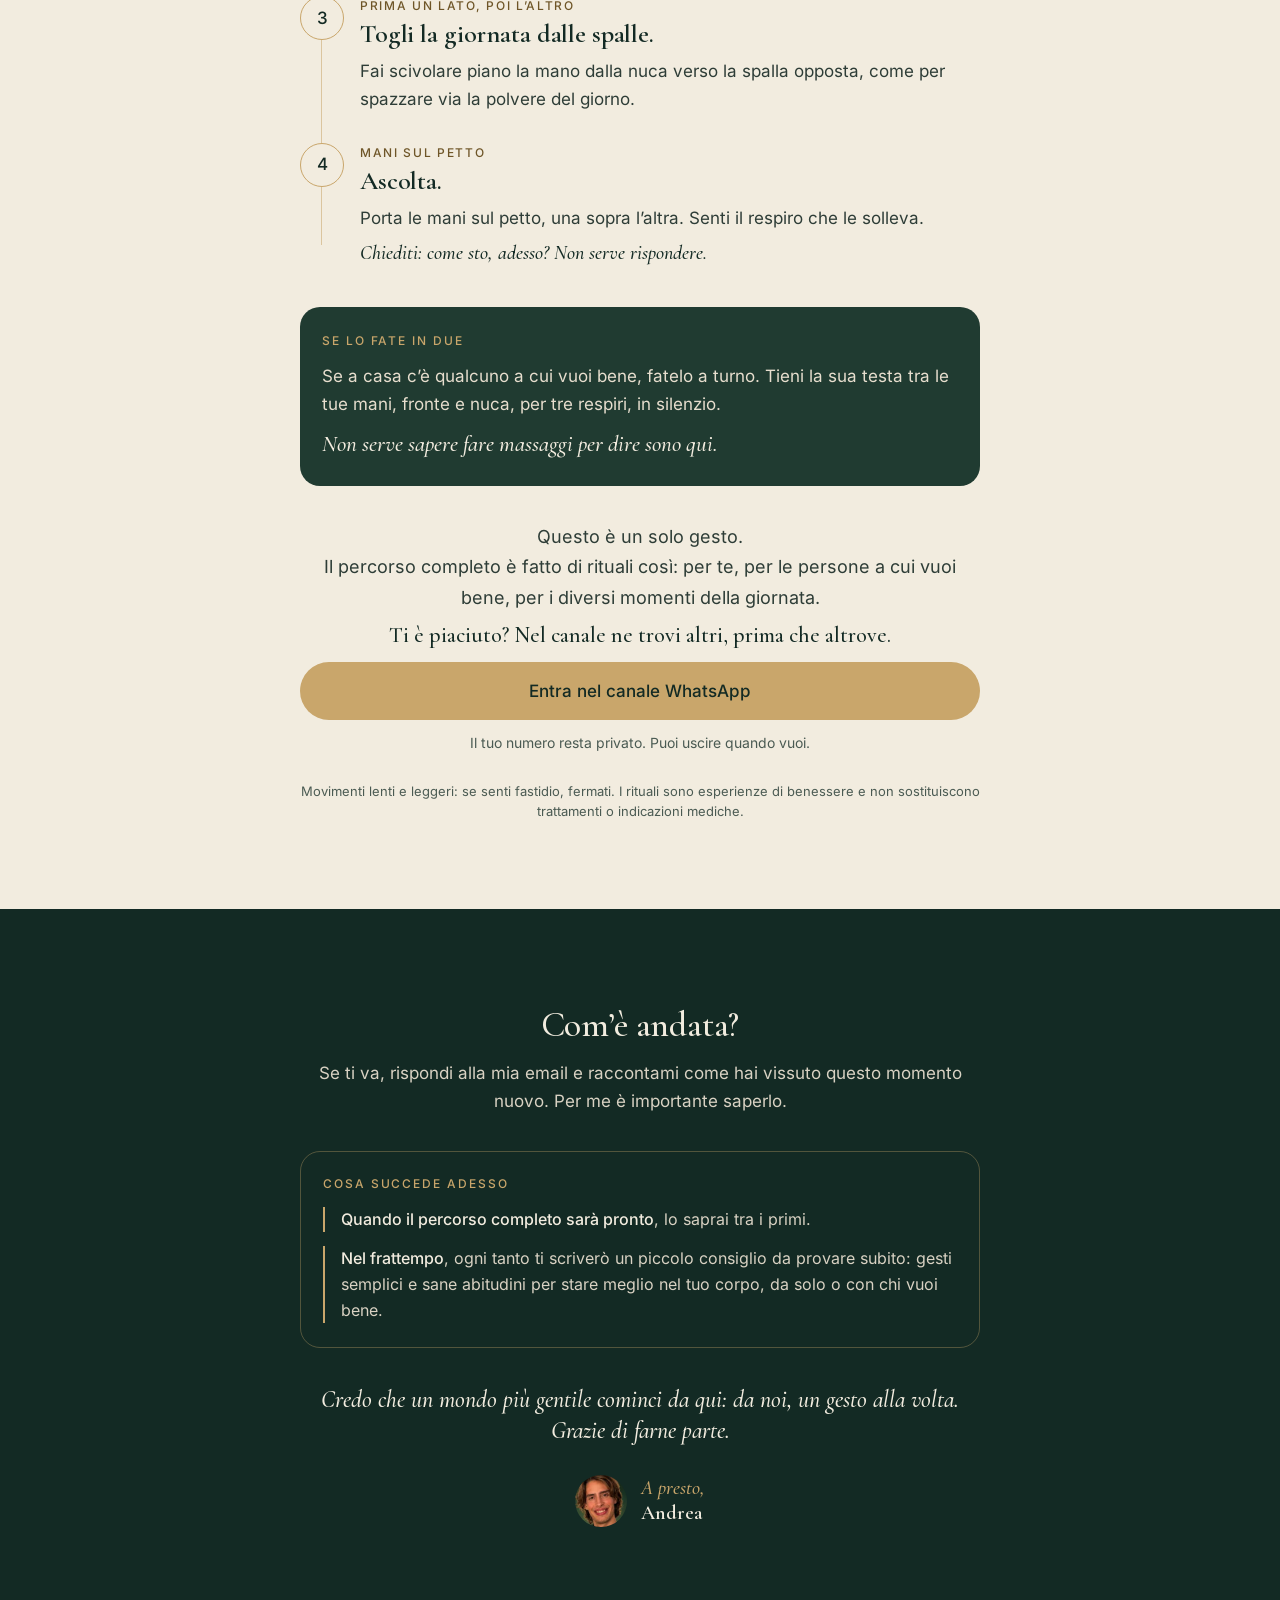
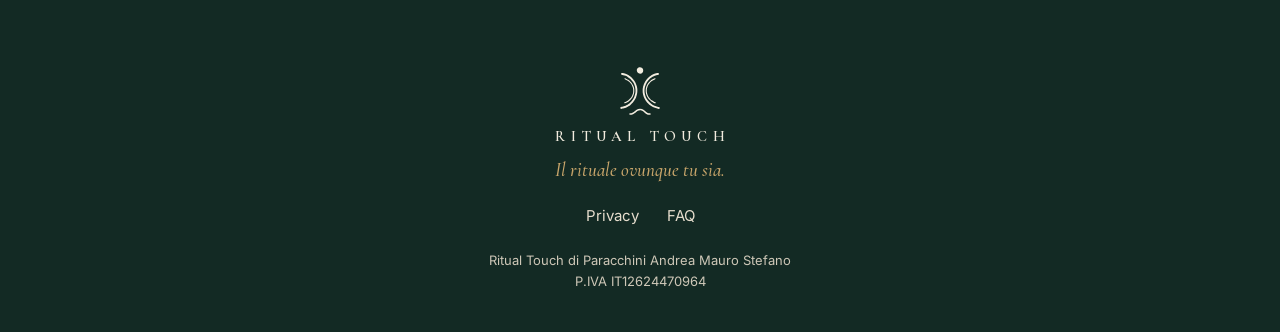
==== commit 1f3a79bd: "Testi canale: primo gesto di cura, «Puoi uscire quando vuoi» Co-Authored-By: Claude Opus 5.5 <norepl" ====
--- a/benvenuto/index.html
+++ b/benvenuto/index.html
@@ -32,7 +32,7 @@
     <h1 class="bv-arrivo__titolo">Ti do il benvenuto,<br><em>meravigliosa creatura.</em></h1>
     <p class="bv-arrivo__testo">Adesso fai parte della cerchia.<br>Sarai tra le prime persone a sapere quando apre il percorso completo.</p>
     <a class="bv-arrivo__regalo" href="#regalo">
-      <span>Intanto, ecco il regalo che ti avevo promesso</span>
+      <span>Intanto, ecco il primo gesto di cura</span>
       <span class="bv-cerchio" aria-hidden="true"><span class="bv-freccia"></span></span>
     </a>
   </section>
@@ -40,7 +40,7 @@
   <!-- 2. Il regalo: il rituale -->
   <section id="regalo" class="bv-rituale chiaro" aria-labelledby="titolo-rituale">
     <div class="bv-colonna">
-      <p class="etichetta bv-etichetta">Il tuo regalo</p>
+      <p class="etichetta bv-etichetta">Il primo gesto</p>
       <h2 id="titolo-rituale" class="bv-rituale__titolo">Il rituale della soglia</h2>
       <ul class="bv-info" aria-label="In breve">
         <li>3 minuti</li>
@@ -99,7 +99,7 @@
       <div class="bv-invito">
         <p class="bv-invito__testo">Ti è piaciuto? Nel canale ne trovi altri, prima che altrove.</p>
         <a class="pulsante pulsante--oro bv-canale" href="/canale" target="_blank" rel="noopener">Entra nel canale WhatsApp</a>
-        <p class="bv-invito__nota">Il tuo numero resta privato.</p>
+        <p class="bv-invito__nota">Il tuo numero resta privato. Puoi uscire quando vuoi.</p>
       </div>
 
       <p class="bv-avvertenza">Movimenti lenti e leggeri: se senti fastidio, fermati. I rituali sono esperienze di benessere e non sostituiscono trattamenti o indicazioni mediche.</p>
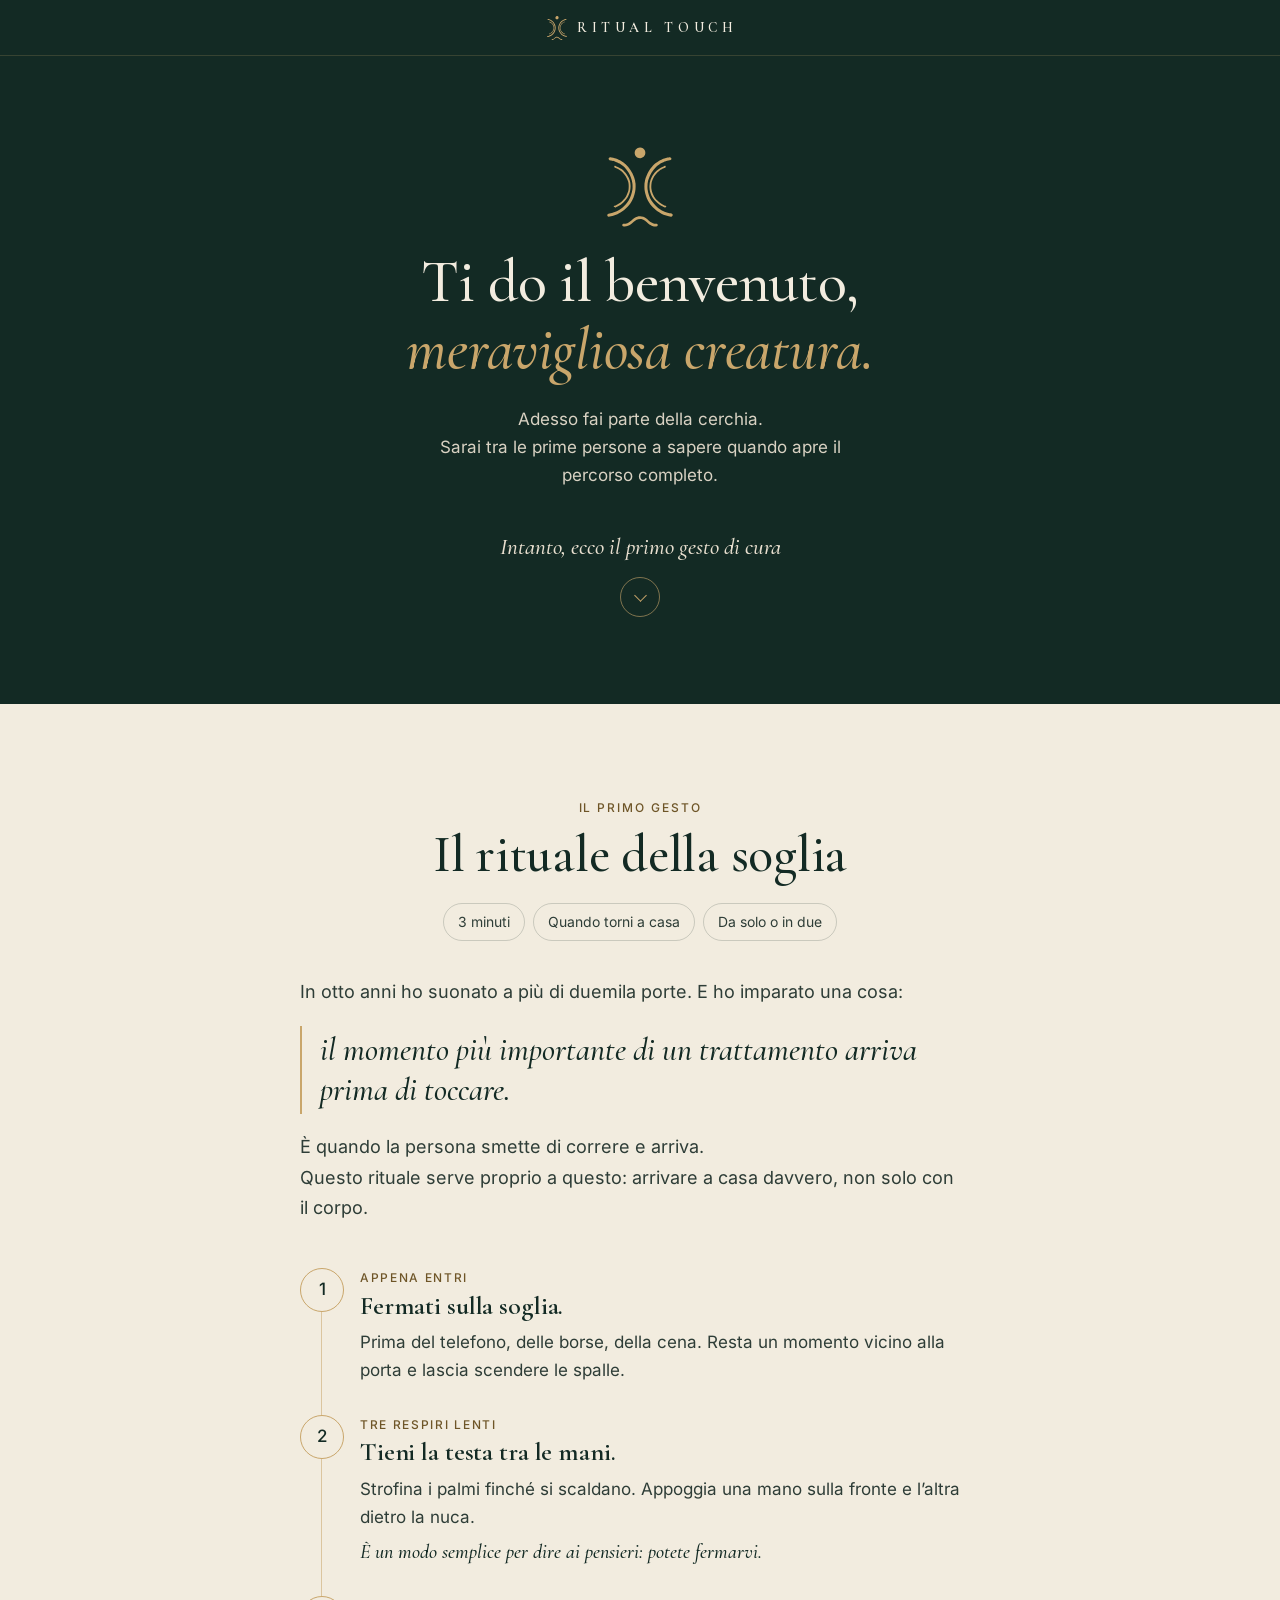
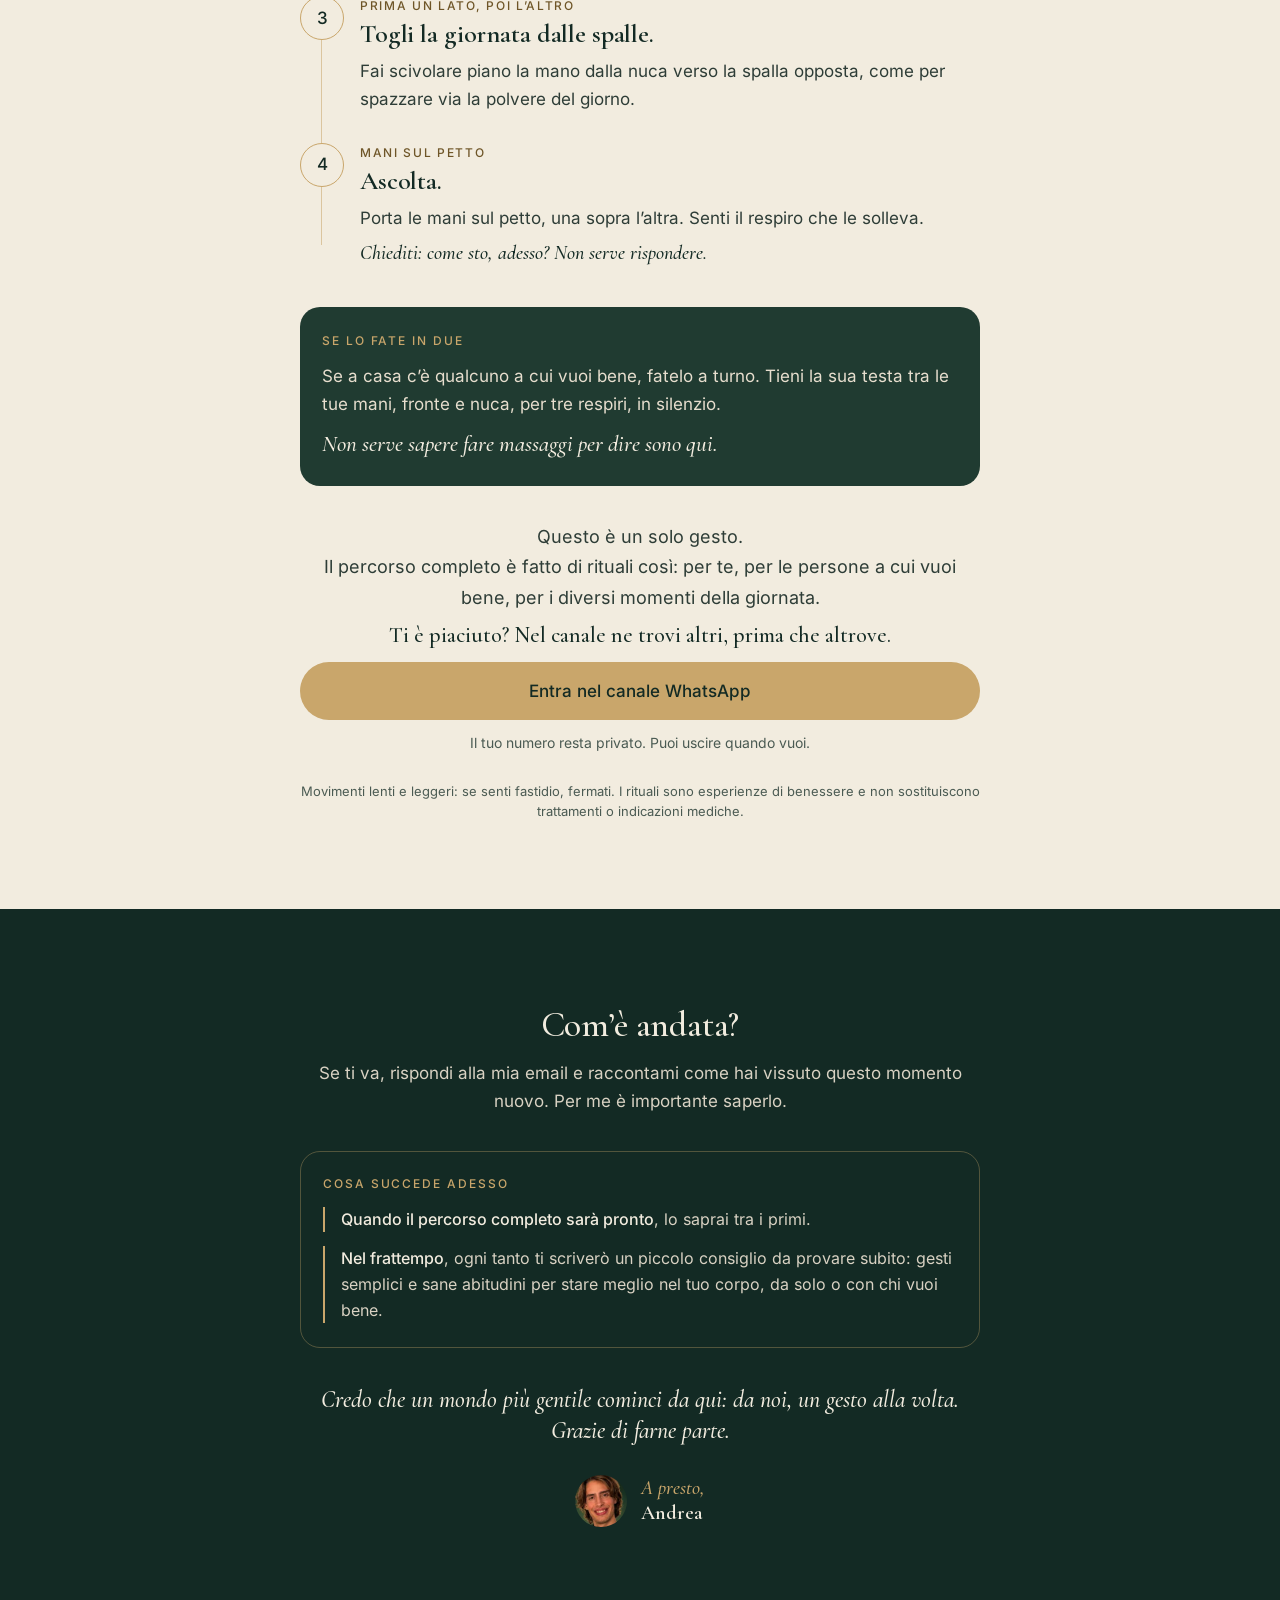
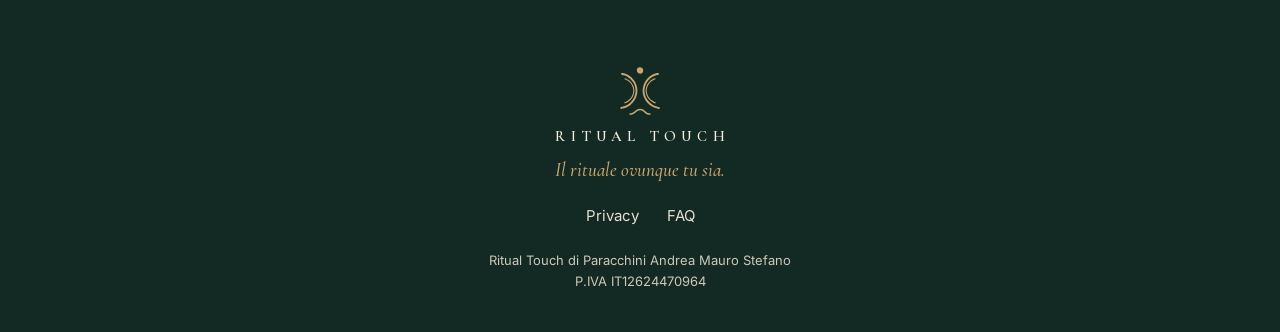
==== commit 550978a8: "Cerchia, metodo in una frase, logo oro, copertina a fine video - Vantaggi della cerchia: apertura in" ====
--- a/benvenuto/index.html
+++ b/benvenuto/index.html
@@ -19,7 +19,7 @@
 <body>
 <header class="barra">
   <a class="barra__logo" href="/">
-    <img src="../assets/img/simbolo-avorio.svg" alt="" width="20" height="24">
+    <img src="../assets/img/simbolo-oro.svg" alt="" width="20" height="24">
     <span class="barra__scritta">Ritual Touch</span>
   </a>
 </header>
@@ -28,7 +28,7 @@
 
   <!-- 1. Accoglienza -->
   <section class="bv-arrivo scuro">
-    <img class="grazie__simbolo grazie__simbolo--respiro" src="../assets/img/simbolo-avorio.svg" alt="" width="66" height="80">
+    <img class="grazie__simbolo grazie__simbolo--respiro" src="../assets/img/simbolo-oro.svg" alt="" width="66" height="80">
     <h1 class="bv-arrivo__titolo">Ti do il benvenuto,<br><em>meravigliosa creatura.</em></h1>
     <p class="bv-arrivo__testo">Adesso fai parte della cerchia.<br>Sarai tra le prime persone a sapere quando apre il percorso completo.</p>
     <a class="bv-arrivo__regalo" href="#regalo">
@@ -131,7 +131,7 @@
 </main>
 
 <footer class="pie">
-  <img class="pie__simbolo" src="../assets/img/simbolo-avorio.svg" alt="" width="40" height="48" loading="lazy" decoding="async">
+  <img class="pie__simbolo" src="../assets/img/simbolo-oro.svg" alt="" width="40" height="48" loading="lazy" decoding="async">
   <p class="pie__marchio">Ritual Touch</p>
   <p class="pie__payoff">Il rituale ovunque tu sia.</p>
   <nav class="pie__link" aria-label="Pagine di servizio">
--- a/assets/css/style.css
+++ b/assets/css/style.css
@@ -1160,6 +1160,23 @@
   font-size: 16px;
   line-height: 1.5;
   color: var(--beige);
+}
+
+/* Ritual Touch in una frase */
+.una-frase {
+  display: grid;
+  gap: 12px;
+  padding: 0 0 28px;
+  margin-bottom: 8px;
+  border-bottom: 1px solid rgba(201, 166, 107, 0.45);
+}
+.una-frase__testo {
+  font-family: var(--font-titoli);
+  font-size: 28px;
+  line-height: 1.25;
+}
+.una-frase__testo em {
+  color: var(--oro-etichetta);
 }
 
 /* ---------- 6. Chiusura, domande frequenti e contatto ---------- */
